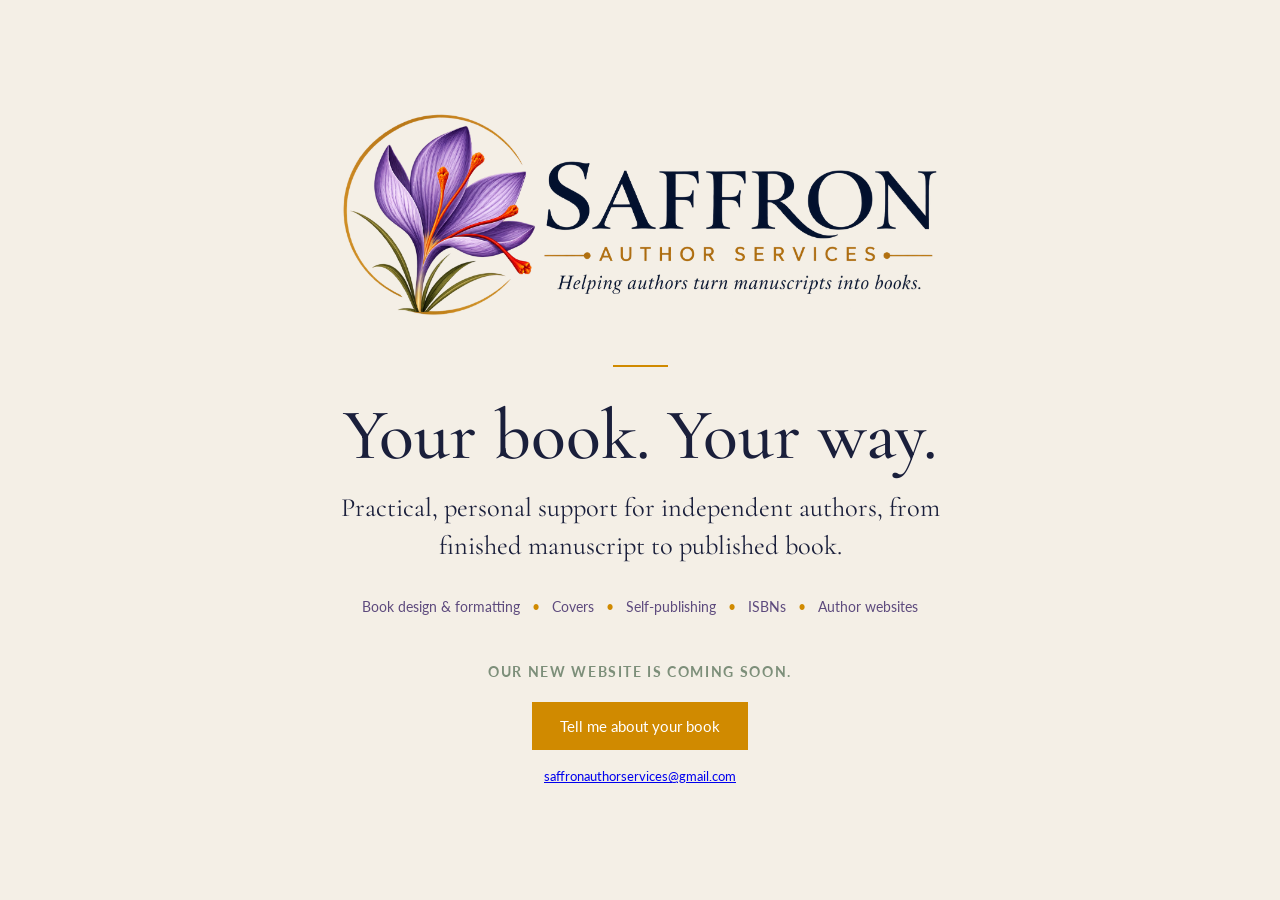
==== index.html @ eb920a91 "first holding page" ====
<!DOCTYPE html>
<html lang="en">
<head>
    <!-- Google tag (gtag.js) -->
    <script async src="https://www.googletagmanager.com/gtag/js?id=G-EGFEQTHLH4"></script>
    <script>
        window.dataLayer = window.dataLayer || [];
        function gtag(){dataLayer.push(arguments);}
        gtag('js', new Date());

        gtag('config', 'G-EGFEQTHLH4');
    </script>

    <meta charset="UTF-8">
    <meta charset="UTF-8">
    <meta name="viewport" content="width=device-width, initial-scale=1.0">

    <title>Saffron Author Services | Independent Author Support</title>

    <meta name="description"
          content="Saffron Author Services helps independent authors turn manuscripts into professionally published books.">

    <link rel="stylesheet" href="css/style.css">
</head>

<body>

    <main class="holding-page">

        <section class="hero">

            <img
                src="images/SAS-logo-colour-transparent-withwords.png"
                alt="Saffron Author Services"
                class="logo"
            >

            <div class="divider"></div>

            <h1>Your book. Your way.</h1>

            <p class="intro">
                Practical, personal support for independent authors,
                from finished manuscript to published book.
            </p>

            <p class="services">
                Book design &amp; formatting
                <span>•</span>
                Covers
                <span>•</span>
                Self-publishing
                <span>•</span>
                ISBNs
                <span>•</span>
                Author websites
            </p>

            <p class="coming-soon">
                Our new website is coming soon.
            </p>

            <a href="mailto:saffronauthorservices@gmail.com"
            class="contact-button"
            onclick="gtag('event', 'email_click', {
                'event_category': 'contact',
                'event_label': 'Tell me about your book'
            });">
                Tell me about your book
            </a>

            <p class="email">
                <a href="mailto:saffronauthorservices@gmail.com"
                onclick="gtag('event', 'email_click', {
                    'event_category': 'contact',
                    'event_label': 'Email address'
                });">
                    saffronauthorservices@gmail.com
                </a>
            </p>

        </section>

    </main>

</body>
</html>
---- css/style.css ----
@import url('https://fonts.googleapis.com/css2?family=Cormorant+Garamond:ital,wght@0,400;0,500;0,600;1,400&family=Lato:wght@300;400;700&display=swap');

:root {
    --navy: #1a1f3b;
    --purple: #5d4a7d;
    --saffron: #d08a00;
    --sage: #7d8f7a;
    --cream: #f4efe6;
    --text: #27272a;
}

* {
    box-sizing: border-box;
}

html,
body {
    margin: 0;
    min-height: 100%;
}

body {
    background: var(--cream);
    color: var(--text);
    font-family: 'Lato', sans-serif;
}

.holding-page {
    min-height: 100vh;
    display: flex;
    align-items: center;
    justify-content: center;
    padding: 50px 24px;
}

.hero {
    width: 100%;
    max-width: 900px;
    text-align: center;
}

.logo {
    display: block;
    width: min(620px, 90%);
    height: auto;
    margin: 0 auto 35px;
}

.divider {
    width: 55px;
    height: 2px;
    background: var(--saffron);
    margin: 0 auto 32px;
}

h1 {
    margin: 0 0 18px;
    color: var(--navy);
    font-family: 'Cormorant Garamond', serif;
    font-size: clamp(2.7rem, 6vw, 4.5rem);
    font-weight: 500;
    line-height: 1;
}

.intro {
    max-width: 660px;
    margin: 0 auto 28px;
    color: var(--navy);
    font-family: 'Cormorant Garamond', serif;
    font-size: clamp(1.3rem, 3vw, 1.65rem);
    font-weight: 400;
    line-height: 1.45;
}

.services {
    margin: 0 auto 42px;
    color: var(--purple);
    font-size: 0.9rem;
    line-height: 2;
}

.services span {
    padding: 0 8px;
    color: var(--saffron);
}

.coming-soon {
    margin-bottom: 22px;
    color: var(--sage);
    font-size: 0.85rem;
    font-weight: 700;
    letter-spacing: 0.12em;
    text-transform: uppercase;
}

.contact-button {
    display: inline-block;
    padding: 14px 27px;
    border: 1px solid var(--saffron);
    background: var(--saffron);
    color: white;
    font-size: 0.95rem;
    text-decoration: none;
    transition: 0.2s ease;
}

.contact-button:hover {
    background: transparent;
    color: var(--saffron);
}

.email {
    margin-top: 18px;
    color: var(--navy);
    font-size: 0.82rem;
}

@media (max-width: 600px) {

    .holding-page {
        padding: 35px 20px;
    }

    .logo {
        width: 100%;
        margin-bottom: 28px;
    }

    .services span {
        padding: 0 4px;
    }
}
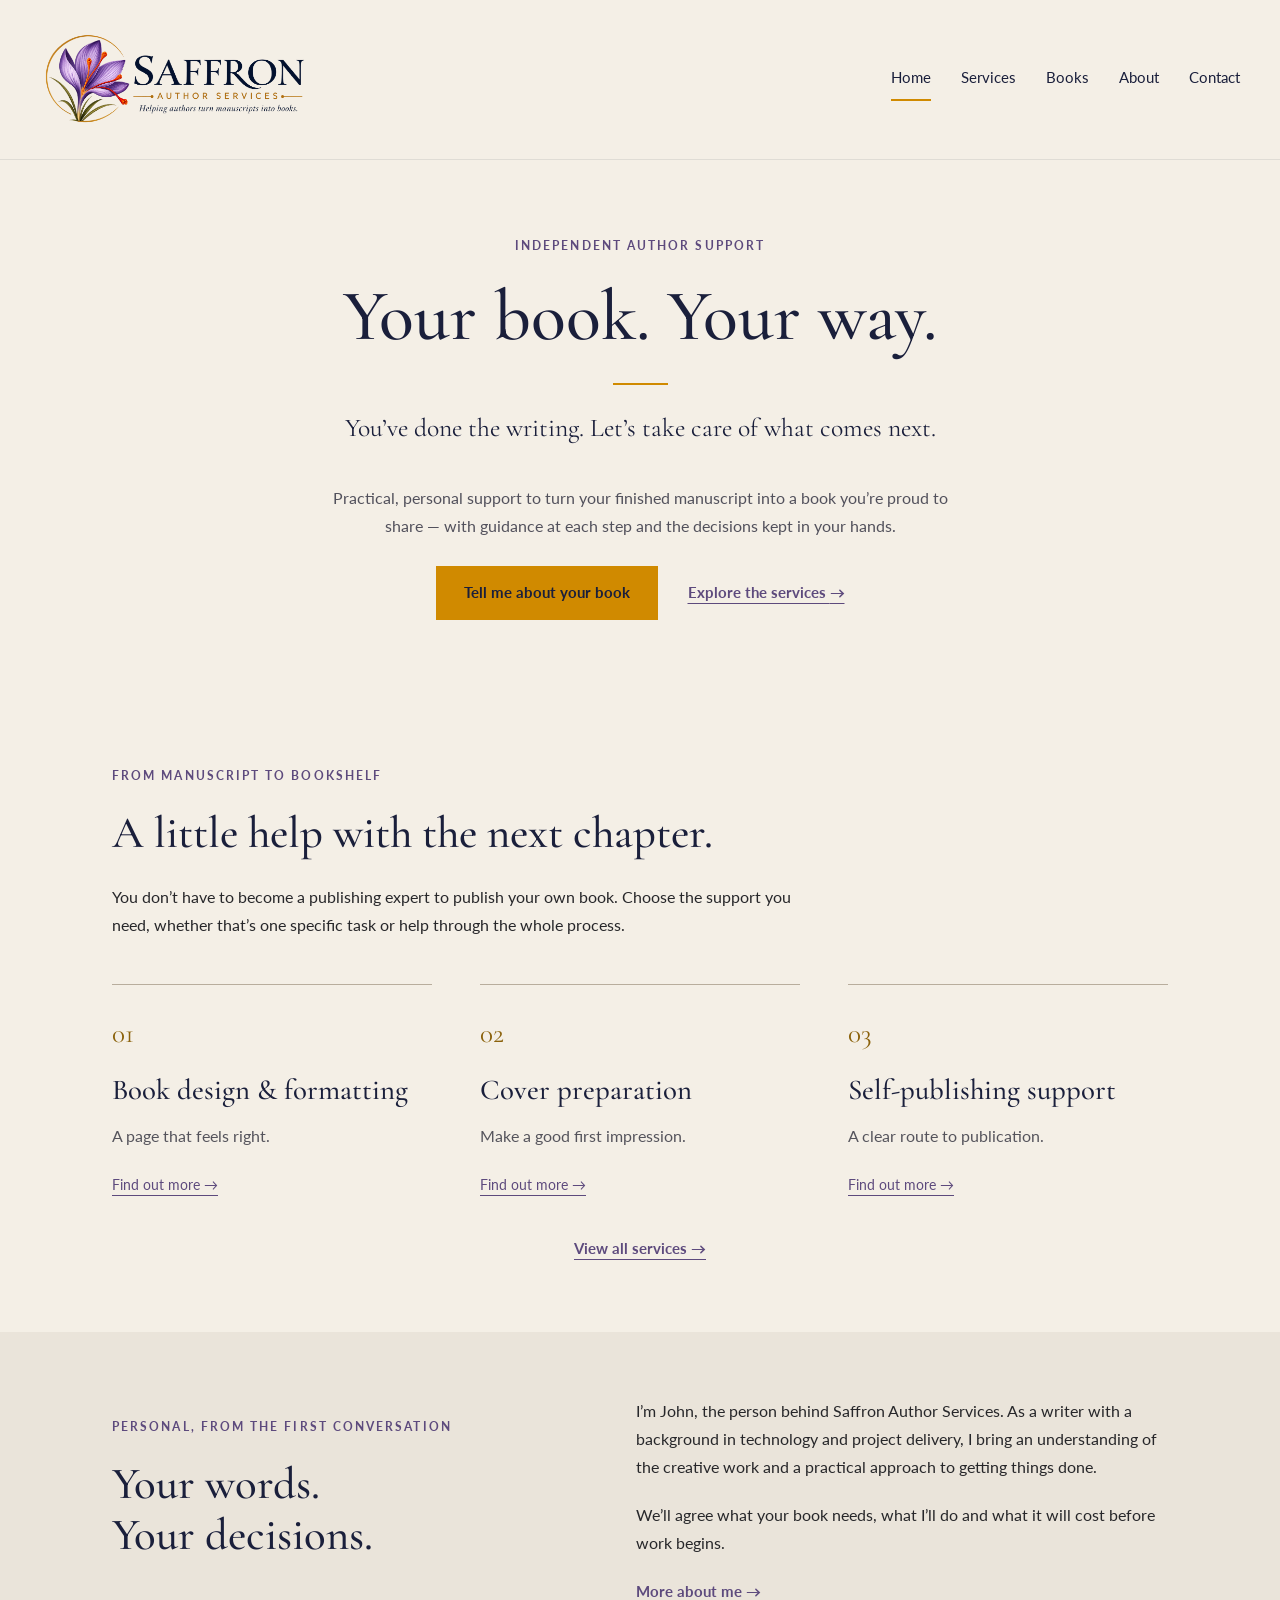
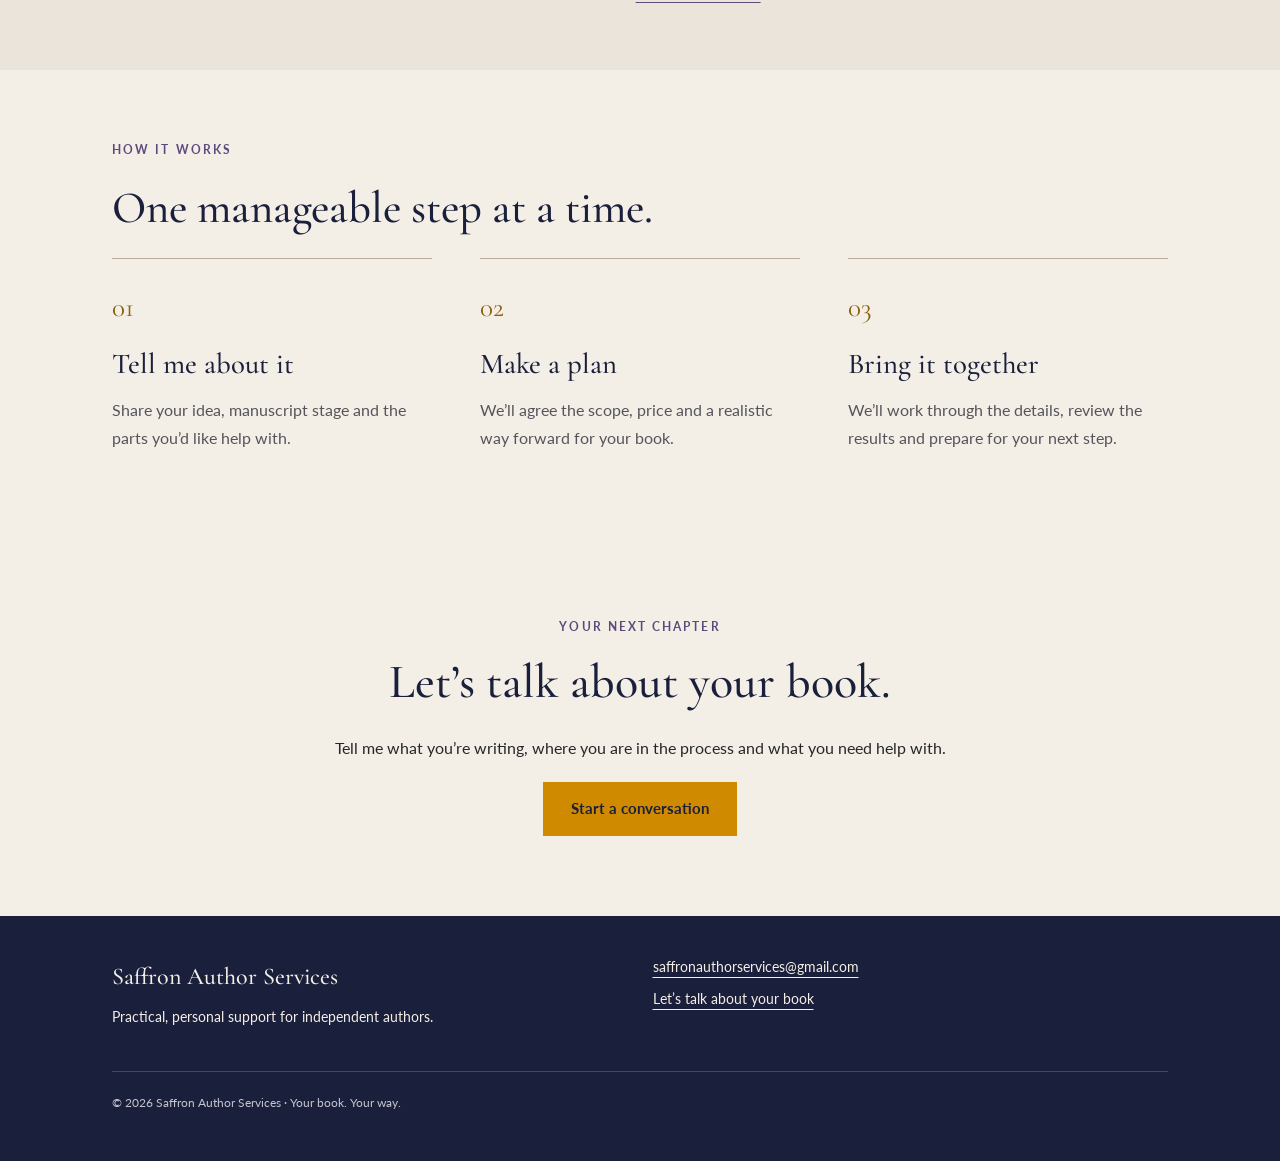
==== commit cb17b443: "added new website files" ====
--- a/index.html
+++ b/index.html
@@ -1,87 +1,11 @@
-<!DOCTYPE html>
-<html lang="en">
-<head>
+<!doctype html>
+<html lang="en-GB"><head>
     <!-- Google tag (gtag.js) -->
-    <script async src="https://www.googletagmanager.com/gtag/js?id=G-EGFEQTHLH4"></script>
-    <script>
+    <script async src="https://www.googletagmanager.com/gtag/js?id=G-EGFEQTHLH4"></script>    <script>
         window.dataLayer = window.dataLayer || [];
         function gtag(){dataLayer.push(arguments);}
         gtag('js', new Date());
 
         gtag('config', 'G-EGFEQTHLH4');
     </script>
-
-    <meta charset="UTF-8">
-    <meta charset="UTF-8">
-    <meta name="viewport" content="width=device-width, initial-scale=1.0">
-
-    <title>Saffron Author Services | Independent Author Support</title>
-
-    <meta name="description"
-          content="Saffron Author Services helps independent authors turn manuscripts into professionally published books.">
-
-    <link rel="stylesheet" href="css/style.css">
-</head>
-
-<body>
-
-    <main class="holding-page">
-
-        <section class="hero">
-
-            <img
-                src="images/SAS-logo-colour-transparent-withwords.png"
-                alt="Saffron Author Services"
-                class="logo"
-            >
-
-            <div class="divider"></div>
-
-            <h1>Your book. Your way.</h1>
-
-            <p class="intro">
-                Practical, personal support for independent authors,
-                from finished manuscript to published book.
-            </p>
-
-            <p class="services">
-                Book design &amp; formatting
-                <span>•</span>
-                Covers
-                <span>•</span>
-                Self-publishing
-                <span>•</span>
-                ISBNs
-                <span>•</span>
-                Author websites
-            </p>
-
-            <p class="coming-soon">
-                Our new website is coming soon.
-            </p>
-
-            <a href="mailto:saffronauthorservices@gmail.com"
-            class="contact-button"
-            onclick="gtag('event', 'email_click', {
-                'event_category': 'contact',
-                'event_label': 'Tell me about your book'
-            });">
-                Tell me about your book
-            </a>
-
-            <p class="email">
-                <a href="mailto:saffronauthorservices@gmail.com"
-                onclick="gtag('event', 'email_click', {
-                    'event_category': 'contact',
-                    'event_label': 'Email address'
-                });">
-                    saffronauthorservices@gmail.com
-                </a>
-            </p>
-
-        </section>
-
-    </main>
-
-</body>
-</html>+<meta charset="utf-8"><meta name="viewport" content="width=device-width, initial-scale=1"><title>Independent author support | Saffron Author Services</title><meta name="description" content="Practical, personal help with book formatting, covers, self-publishing and author websites."><link rel="stylesheet" href="css/style.css"><script src="js/site.js" defer></script></head><body><a class="skip" href="#main">Skip to content</a><header class="site-header"><a href="index.html" aria-label="Saffron Author Services home"><img src="images/SAS-logo-colour-transparent-withwords.png" alt="Saffron Author Services" width="270" class="brand"></a><nav aria-label="Main navigation"><a href="index.html" aria-current="page">Home</a><a href="services.html">Services</a><a href="books.html">Books</a><a href="about.html">About</a><a href="contact.html">Contact</a></nav></header><main id="main"><section class="page-intro wrap"><p class="eyebrow">Independent author support</p><h1>Your book. Your way.</h1><div class="divider"></div><p class="intro">You’ve done the writing. Let’s take care of what comes next.</p></section><p class="hero-detail wrap">Practical, personal support to turn your finished manuscript into a book you’re proud to share — with guidance at each step and the decisions kept in your hands.</p><div class="actions"><a class="button" href="contact.html">Tell me about your book</a><a class="text-link" href="services.html">Explore the services <span aria-hidden="true">→</span></a></div><section class="section wrap"><div class="section-heading"><p class="eyebrow">From manuscript to bookshelf</p><h2>A little help with the next chapter.</h2><p>You don’t have to become a publishing expert to publish your own book. Choose the support you need, whether that’s one specific task or help through the whole process.</p></div><div class="service-grid"><article><span class="number">01</span><h3>Book design &amp; formatting</h3><p>A page that feels right.</p><a href="services.html#service-01">Find out more <span aria-hidden="true">→</span></a></article><article><span class="number">02</span><h3>Cover preparation</h3><p>Make a good first impression.</p><a href="services.html#service-02">Find out more <span aria-hidden="true">→</span></a></article><article><span class="number">03</span><h3>Self-publishing support</h3><p>A clear route to publication.</p><a href="services.html#service-03">Find out more <span aria-hidden="true">→</span></a></article></div><p class="centre"><a class="text-link" href="services.html">View all services →</a></p></section><section class="band"><div class="wrap split"><div><p class="eyebrow">Personal, from the first conversation</p><h2>Your words.<br>Your decisions.</h2></div><div><p>I’m John, the person behind Saffron Author Services. As a writer with a background in technology and project delivery, I bring an understanding of the creative work and a practical approach to getting things done.</p><p>We’ll agree what your book needs, what I’ll do and what it will cost before work begins.</p><a class="text-link" href="about.html">More about me →</a></div></div></section><section class="section wrap"><p class="eyebrow">How it works</p><h2>One manageable step at a time.</h2><div class="service-grid"><article><span class="number">01</span><h3>Tell me about it</h3><p>Share your idea, manuscript stage and the parts you’d like help with.</p></article><article><span class="number">02</span><h3>Make a plan</h3><p>We’ll agree the scope, price and a realistic way forward for your book.</p></article><article><span class="number">03</span><h3>Bring it together</h3><p>We’ll work through the details, review the results and prepare for your next step.</p></article></div></section><section class="cta wrap"><p class="eyebrow">Your next chapter</p><h2>Let’s talk about your book.</h2><p>Tell me what you’re writing, where you are in the process and what you need help with.</p><a class="button" href="contact.html">Start a conversation</a></section></main><footer><div><strong>Saffron Author Services</strong><p>Practical, personal support for independent authors.</p></div><div><a href="mailto:saffronauthorservices@gmail.com">saffronauthorservices@gmail.com</a><p><a href="contact.html">Let’s talk about your book</a></p></div><p class="copyright">© 2026 Saffron Author Services · Your book. Your way.</p></footer></body></html>
--- a/css/style.css
+++ b/css/style.css
@@ -129,4 +129,7 @@
     .services span {
         padding: 0 4px;
     }
-}+}/* Multi-page site: retain the original palette and typography. */
+body{line-height:1.75}a{color:var(--purple);text-underline-offset:5px}a:hover{color:var(--navy)}h1,h2,h3{font-family:'Cormorant Garamond',Georgia,serif;color:var(--navy);font-weight:500}h1{line-height:1.08}h2{font-size:clamp(2rem,3.5vw,3rem);line-height:1.15;margin:0 0 24px}h3{font-size:1.8rem;line-height:1.2;margin:15px 0}p{margin:0 0 20px}.wrap{max-width:1120px;margin:auto;padding-left:32px;padding-right:32px}.site-header{max-width:1280px;margin:auto;padding:30px 40px;display:flex;align-items:center;justify-content:space-between;gap:28px;border-bottom:1px solid #1a1f3b18}.brand{display:block;width:270px;max-width:100%;height:auto}nav{display:flex;gap:30px;flex-wrap:wrap}nav a{text-decoration:none;font-size:.92rem;padding:8px 0;color:var(--navy);border-bottom:2px solid transparent}nav a[aria-current=page]{border-color:var(--saffron)}.page-intro{text-align:center;padding-top:76px;padding-bottom:10px;max-width:950px}.eyebrow{text-transform:uppercase;font-size:.72rem;letter-spacing:.18em;font-weight:700;color:var(--purple);margin-bottom:22px}.page-intro .divider{margin:27px auto 24px}.intro{font-size:1.6rem;max-width:720px}.hero-detail{max-width:690px;text-align:center;color:#52515c}.actions{display:flex;justify-content:center;align-items:center;gap:30px;margin:26px 0 76px;flex-wrap:wrap}.button{display:inline-block;background:var(--saffron);color:var(--navy);border:1px solid var(--saffron);padding:13px 27px;text-decoration:none;font:700 .95rem/1.7 Lato,sans-serif;cursor:pointer}.button:hover{background:transparent;color:var(--navy)}.text-link{font-weight:700;font-size:.95rem}.section{padding-top:70px;padding-bottom:70px}.section-heading{max-width:690px;margin-bottom:45px}.service-grid{display:grid;grid-template-columns:repeat(3,1fr);gap:48px}.service-grid article{border-top:1px solid #b8ad9d;padding-top:25px}.number{font-family:'Cormorant Garamond',serif;font-size:1.7rem;color:#8b620c}.service-grid p{color:#55545c}.service-grid a{font-size:.9rem}.centre{text-align:center;margin-top:36px;margin-bottom:0}.band{background:#eae4da;padding:65px 0}.split{display:grid;grid-template-columns:1fr 1.2fr;gap:80px;align-items:center}.cta{text-align:center;padding-top:75px;padding-bottom:80px}.cta p{max-width:640px;margin-left:auto;margin-right:auto}.cta .eyebrow{margin-bottom:18px}.cta h2{font-size:3rem}footer{background:var(--navy);color:var(--cream);padding:40px max(32px,calc((100vw - 1056px)/2));display:grid;grid-template-columns:1fr 1fr;gap:25px;font-size:.85rem}footer a{color:var(--cream);overflow-wrap:anywhere}footer a:hover{color:#edbc5e}footer strong{font-family:'Cormorant Garamond',serif;font-size:1.5rem;font-weight:500}footer p{margin:8px 0}.copyright{grid-column:1/-1;border-top:1px solid #ffffff30;padding-top:20px;color:#c8c5cf;font-size:.75rem}.service-list{padding-top:30px;padding-bottom:65px}.service-row{display:grid;grid-template-columns:50px 1fr 1.2fr;gap:30px;border-top:1px solid #c9c0b3;padding:40px 0;scroll-margin-top:20px}.service-row h2{font-size:2.2rem;margin-bottom:10px}.serif{font-family:'Cormorant Garamond',serif;font-size:1.35rem;color:var(--purple)}.detail{font-size:.8rem;color:var(--purple);border-top:1px solid #ccc1b1;padding-top:16px}.narrow{max-width:820px}details{border-bottom:1px solid #c9c0b3;padding:20px 0}summary{cursor:pointer;font-weight:700;color:var(--navy)}details p{margin-top:18px;margin-bottom:0}.portfolio-note{max-width:780px;text-align:center;font-size:.9rem;color:#615b62;margin-top:12px;margin-bottom:40px}.book-grid{display:grid;grid-template-columns:repeat(3,1fr);gap:40px;padding-bottom:35px}.book-stage{background:#e8e1d6;min-height:360px;display:grid;place-items:center;margin-bottom:28px;padding:30px}.book-placeholder{width:190px;aspect-ratio:2/3;background:var(--navy);color:var(--cream);box-shadow:8px 12px 20px #1a1f3b22;border-left:7px solid #ffffff25;text-align:center;padding:28px 15px;display:flex;flex-direction:column;justify-content:space-between}.book-placeholder span{font-size:.6rem;text-transform:uppercase;letter-spacing:.15em;line-height:1.6}.book-placeholder strong{font:500 2.25rem/1.05 'Cormorant Garamond',serif}.book-placeholder small{font-size:.6rem}.tone-2{background:var(--purple)}.tone-3{background:#52654f}.book h2{font-size:1.85rem;margin-bottom:8px}.book .eyebrow{font-size:.63rem;margin-bottom:12px}.byline{color:var(--purple);font-size:.9rem}.book>p:not(.eyebrow){font-size:.9rem}.about-content{padding-top:40px;padding-bottom:80px;align-items:start}.portrait-placeholder{background:#e6dfd3;min-height:470px;display:flex;flex-direction:column;align-items:center;justify-content:center;border:1px solid #c9c0b3;color:var(--purple)}.portrait-placeholder span{font:500 6rem 'Cormorant Garamond',serif;border-bottom:1px solid var(--saffron);padding:10px 25px}.portrait-placeholder p{font-family:'Cormorant Garamond',serif;font-size:1.7rem;margin:20px 0 0}.portrait-placeholder small{font-size:.75rem}.contact-layout{display:grid;grid-template-columns:.8fr 1.2fr;gap:70px;padding-top:30px;padding-bottom:90px}.contact-layout aside h2{font-size:2.2rem}.email-link{overflow-wrap:anywhere;font-size:.9rem}form{background:#ece6dc;padding:32px}label{display:block;font-size:.85rem;font-weight:700;color:var(--navy);margin-bottom:7px}input,select,textarea{width:100%;min-width:0;border:1px solid #aaa397;background:#fcfaf6;color:var(--navy);padding:12px;font:inherit;font-size:1rem;border-radius:0;margin-bottom:20px}textarea{resize:vertical}.form-row{display:grid;grid-template-columns:1fr 1fr;gap:20px}.form-note{font-size:.8rem;color:#57515a}.contact-layout h3{margin-top:30px}#form-status{margin:18px 0 0;font-size:.9rem}.skip{position:absolute;left:20px;top:-100px;background:var(--navy);color:white;padding:12px;z-index:10}.skip:focus{top:10px}:focus-visible{outline:3px solid var(--purple);outline-offset:5px}
+@media(max-width:800px){.site-header{flex-direction:column;padding:24px}.brand{width:245px}nav{gap:24px}.split,.contact-layout{grid-template-columns:1fr;gap:30px}.service-grid,.book-grid{gap:25px}.service-row{grid-template-columns:35px 1fr;gap:20px}.service-row>div:last-child{grid-column:2}.portrait-placeholder{min-height:300px}.about-content{max-width:720px}.book-stage{min-height:260px;padding:20px 10px}.book-placeholder{width:150px}}
+@media(max-width:600px){.wrap{padding-left:24px;padding-right:24px}.page-intro{padding-top:45px}.page-intro h1{font-size:3rem}.intro{font-size:1.4rem}.service-grid,.book-grid,footer{grid-template-columns:1fr}.section{padding-top:45px;padding-bottom:45px}.actions{gap:22px;margin-bottom:40px;padding:0 24px}.band{padding:45px 0}.service-grid{gap:30px}.book-grid{max-width:430px}.book-stage{min-height:330px}.book-placeholder{width:180px}.contact-layout{padding-top:20px}form{padding:22px}.form-row{grid-template-columns:1fr;gap:0}nav{gap:20px;justify-content:center}nav a{font-size:.85rem}.cta h2{font-size:2.4rem}.cta{padding-top:50px;padding-bottom:55px}footer{padding:35px 24px}.service-row{grid-template-columns:28px 1fr;gap:12px}.service-row h2{font-size:1.9rem}}
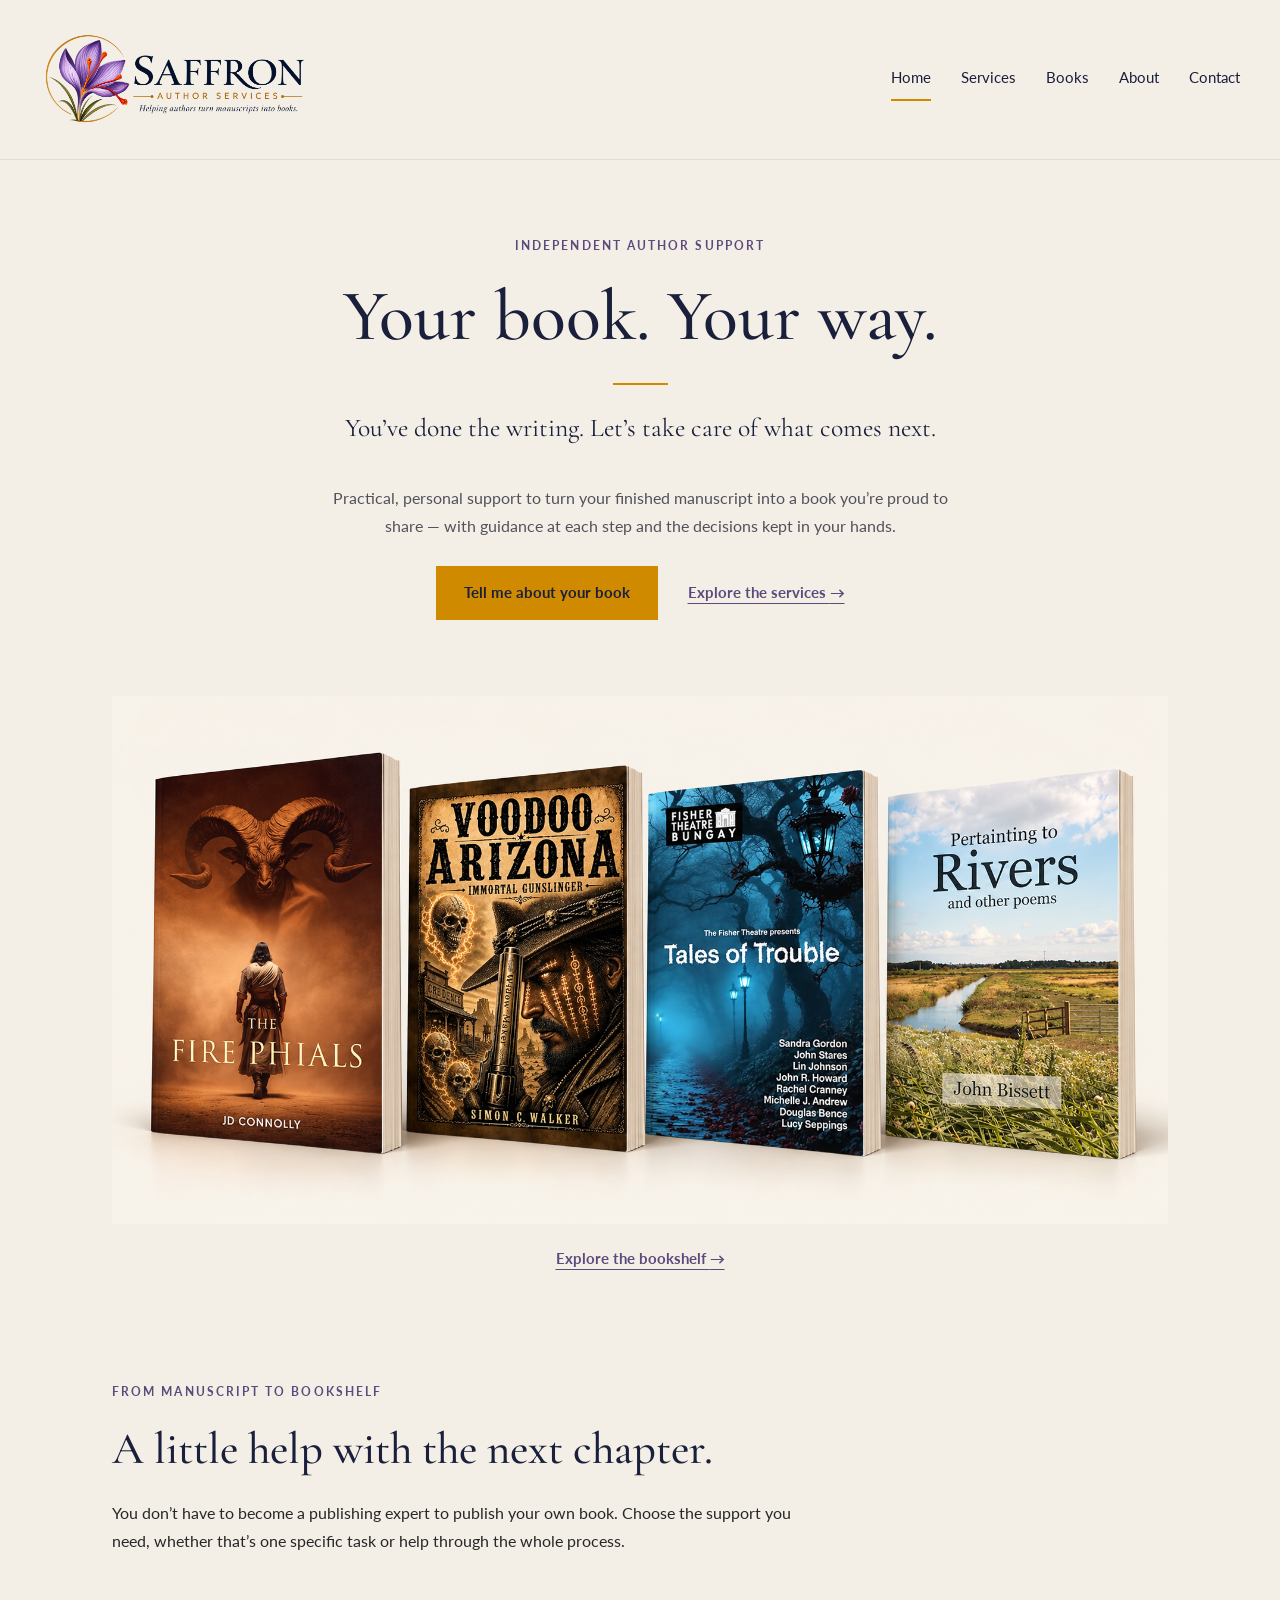
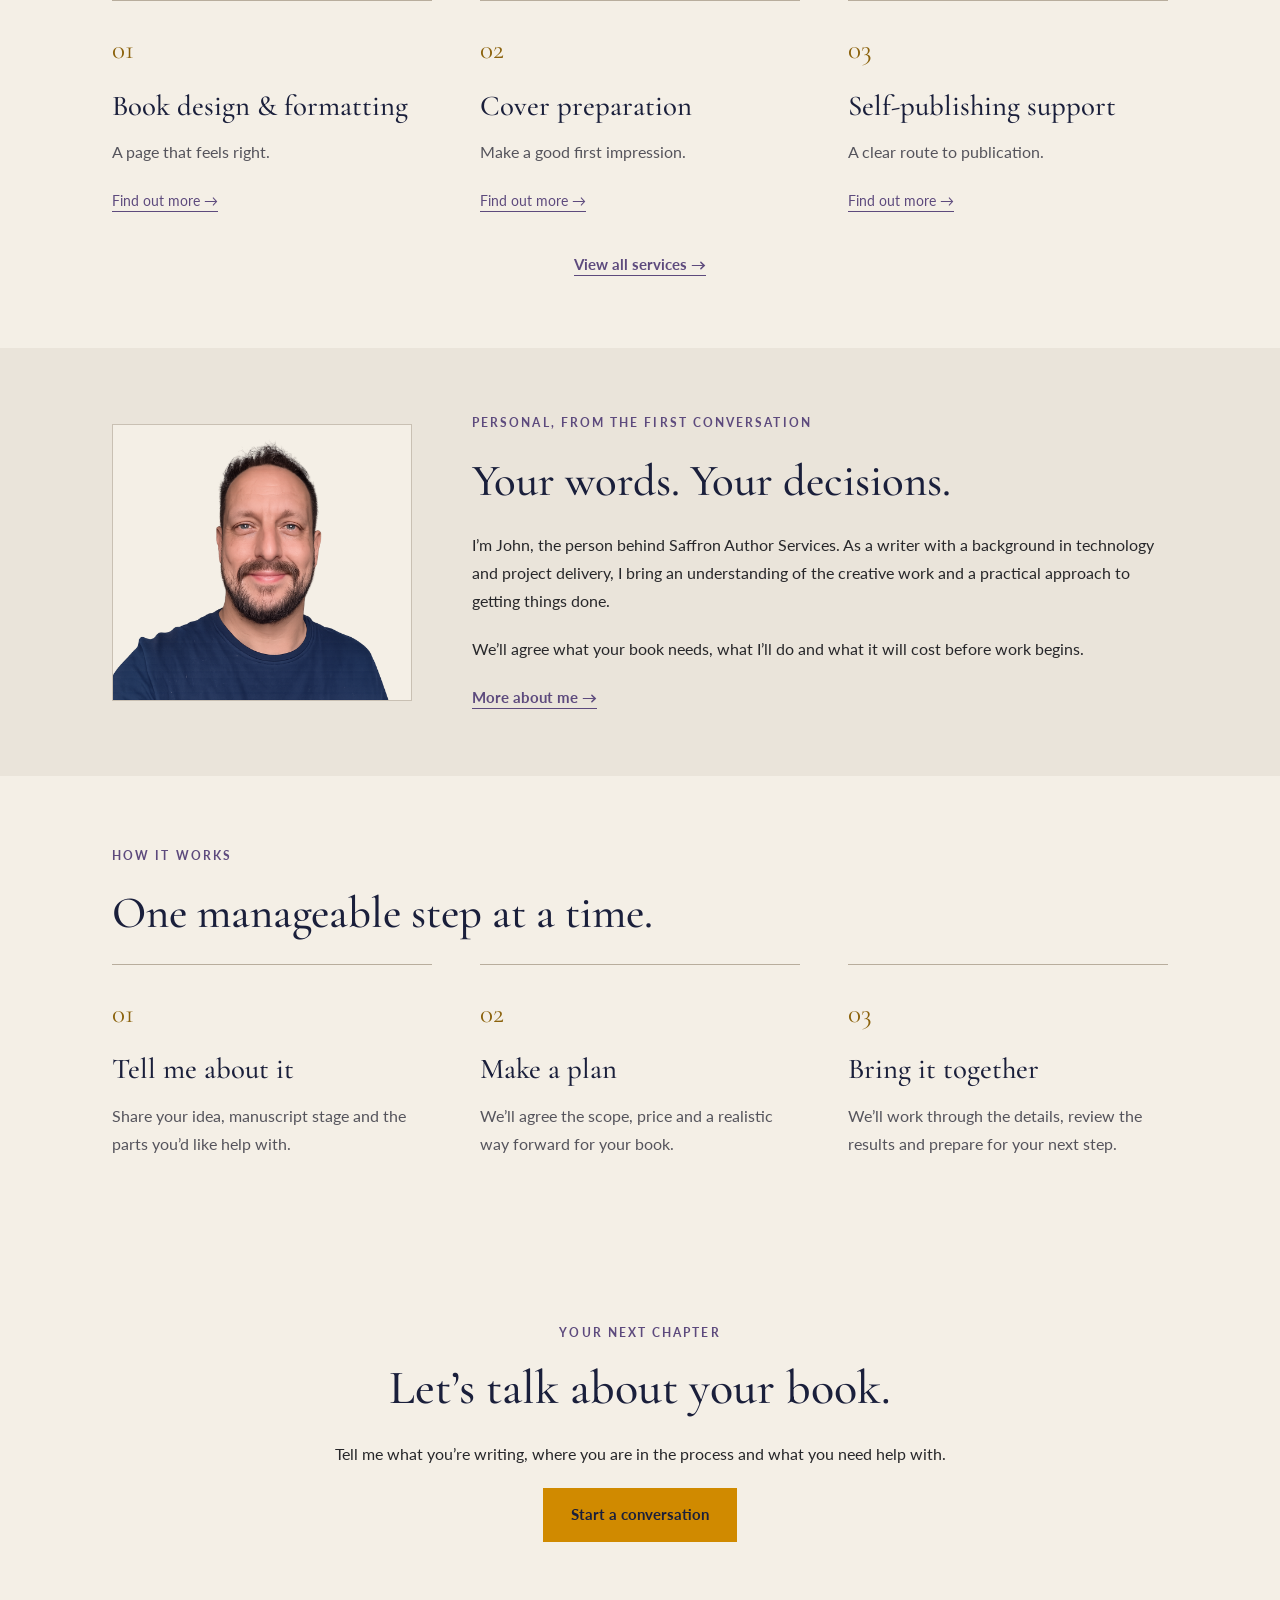
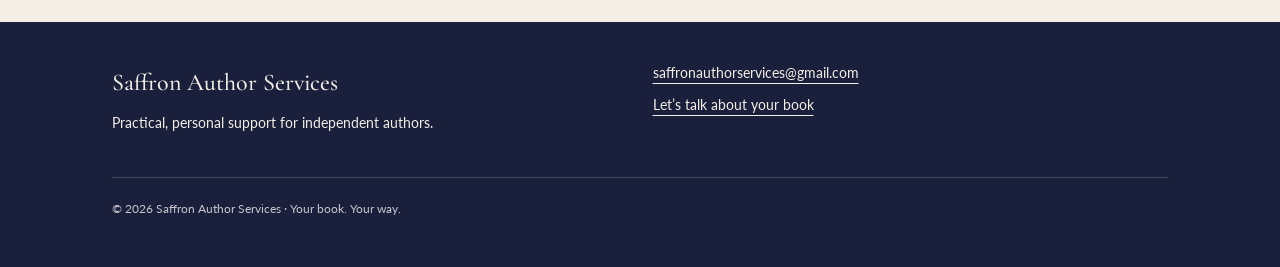
==== commit 85ee07f4: "changed contact form to use php" ====
--- a/index.html
+++ b/index.html
@@ -1,11 +1,215 @@
 <!doctype html>
-<html lang="en-GB"><head>
+<html lang="en-GB">
+  <head>
     <!-- Google tag (gtag.js) -->
-    <script async src="https://www.googletagmanager.com/gtag/js?id=G-EGFEQTHLH4"></script>    <script>
-        window.dataLayer = window.dataLayer || [];
-        function gtag(){dataLayer.push(arguments);}
-        gtag('js', new Date());
+    <script
+      async
+      src="https://www.googletagmanager.com/gtag/js?id=G-EGFEQTHLH4"
+    ></script>
+    <script>
+      window.dataLayer = window.dataLayer || [];
+      function gtag() {
+        dataLayer.push(arguments);
+      }
+      gtag("js", new Date());
+      gtag("config", "G-EGFEQTHLH4");
+    </script>
+    <meta charset="utf-8" />
+    <meta name="viewport" content="width=device-width, initial-scale=1" />
+    <title>Independent author support | Saffron Author Services</title>
+    <meta
+      name="description"
+      content="Practical, personal help with book formatting, covers, self-publishing and author websites."
+    />
+    <link rel="stylesheet" href="css/style.css" />
+    <script src="js/site.js" defer></script>
+  </head>
+  <body>
+    <a class="skip" href="#main">Skip to content</a>
+    <header class="site-header">
+      <a href="index.html" aria-label="Saffron Author Services home">
+        <img
+          src="images/SAS-logo-colour-transparent-withwords.png"
+          alt="Saffron Author Services"
+          width="270"
+          class="brand"
+        />
+      </a>
+      <nav aria-label="Main navigation">
+        <a href="index.html" aria-current="page">Home</a>
+        <a href="services.html">Services</a>
+        <a href="books.html">Books</a>
+        <a href="about.html">About</a>
+        <a href="contact.html">Contact</a>
+      </nav>
+    </header>
+    <main id="main">
+      <section class="page-intro wrap">
+        <p class="eyebrow">Independent author support</p>
+        <h1>Your book. Your way.</h1>
+        <div class="divider"></div>
+        <p class="intro">
+          You’ve done the writing. Let’s take care of what comes next.
+        </p>
+      </section>
+      <p class="hero-detail wrap">
+        Practical, personal support to turn your finished manuscript into a book
+        you’re proud to share — with guidance at each step and the decisions
+        kept in your hands.
+      </p>
+      <div class="actions">
+        <a class="button" href="contact.html">Tell me about your book</a>
+        <a class="text-link" href="services.html">
+          Explore the services
+          <span aria-hidden="true">→</span>
+        </a>
+      </div>
+      <div class="wrap homepage-books">
+        <a
+          href="books.html"
+          data-track-label="Homepage — book collage"
+          aria-label="Explore the books I’ve helped publish"
+        >
+          <img
+            src="images/saffron_author_services_book_showcase.png"
+            alt="The Fire Phials, Voodoo Arizona, Tales of Trouble, and Pertaining to Rivers and Other Poems"
+            class="books-collage"
+          />
+        </a>
 
-        gtag('config', 'G-EGFEQTHLH4');
-    </script>
-<meta charset="utf-8"><meta name="viewport" content="width=device-width, initial-scale=1"><title>Independent author support | Saffron Author Services</title><meta name="description" content="Practical, personal help with book formatting, covers, self-publishing and author websites."><link rel="stylesheet" href="css/style.css"><script src="js/site.js" defer></script></head><body><a class="skip" href="#main">Skip to content</a><header class="site-header"><a href="index.html" aria-label="Saffron Author Services home"><img src="images/SAS-logo-colour-transparent-withwords.png" alt="Saffron Author Services" width="270" class="brand"></a><nav aria-label="Main navigation"><a href="index.html" aria-current="page">Home</a><a href="services.html">Services</a><a href="books.html">Books</a><a href="about.html">About</a><a href="contact.html">Contact</a></nav></header><main id="main"><section class="page-intro wrap"><p class="eyebrow">Independent author support</p><h1>Your book. Your way.</h1><div class="divider"></div><p class="intro">You’ve done the writing. Let’s take care of what comes next.</p></section><p class="hero-detail wrap">Practical, personal support to turn your finished manuscript into a book you’re proud to share — with guidance at each step and the decisions kept in your hands.</p><div class="actions"><a class="button" href="contact.html">Tell me about your book</a><a class="text-link" href="services.html">Explore the services <span aria-hidden="true">→</span></a></div><section class="section wrap"><div class="section-heading"><p class="eyebrow">From manuscript to bookshelf</p><h2>A little help with the next chapter.</h2><p>You don’t have to become a publishing expert to publish your own book. Choose the support you need, whether that’s one specific task or help through the whole process.</p></div><div class="service-grid"><article><span class="number">01</span><h3>Book design &amp; formatting</h3><p>A page that feels right.</p><a href="services.html#service-01">Find out more <span aria-hidden="true">→</span></a></article><article><span class="number">02</span><h3>Cover preparation</h3><p>Make a good first impression.</p><a href="services.html#service-02">Find out more <span aria-hidden="true">→</span></a></article><article><span class="number">03</span><h3>Self-publishing support</h3><p>A clear route to publication.</p><a href="services.html#service-03">Find out more <span aria-hidden="true">→</span></a></article></div><p class="centre"><a class="text-link" href="services.html">View all services →</a></p></section><section class="band"><div class="wrap split"><div><p class="eyebrow">Personal, from the first conversation</p><h2>Your words.<br>Your decisions.</h2></div><div><p>I’m John, the person behind Saffron Author Services. As a writer with a background in technology and project delivery, I bring an understanding of the creative work and a practical approach to getting things done.</p><p>We’ll agree what your book needs, what I’ll do and what it will cost before work begins.</p><a class="text-link" href="about.html">More about me →</a></div></div></section><section class="section wrap"><p class="eyebrow">How it works</p><h2>One manageable step at a time.</h2><div class="service-grid"><article><span class="number">01</span><h3>Tell me about it</h3><p>Share your idea, manuscript stage and the parts you’d like help with.</p></article><article><span class="number">02</span><h3>Make a plan</h3><p>We’ll agree the scope, price and a realistic way forward for your book.</p></article><article><span class="number">03</span><h3>Bring it together</h3><p>We’ll work through the details, review the results and prepare for your next step.</p></article></div></section><section class="cta wrap"><p class="eyebrow">Your next chapter</p><h2>Let’s talk about your book.</h2><p>Tell me what you’re writing, where you are in the process and what you need help with.</p><a class="button" href="contact.html">Start a conversation</a></section></main><footer><div><strong>Saffron Author Services</strong><p>Practical, personal support for independent authors.</p></div><div><a href="mailto:saffronauthorservices@gmail.com">saffronauthorservices@gmail.com</a><p><a href="contact.html">Let’s talk about your book</a></p></div><p class="copyright">© 2026 Saffron Author Services · Your book. Your way.</p></footer></body></html>+        <p>
+          <a class="text-link" href="books.html">
+            Explore the bookshelf
+            <span aria-hidden="true">→</span>
+          </a>
+        </p>
+      </div>
+      <section class="section wrap">
+        <div class="section-heading">
+          <p class="eyebrow">From manuscript to bookshelf</p>
+          <h2>A little help with the next chapter.</h2>
+          <p>
+            You don’t have to become a publishing expert to publish your own
+            book. Choose the support you need, whether that’s one specific task
+            or help through the whole process.
+          </p>
+        </div>
+        <div class="service-grid">
+          <article>
+            <span class="number">01</span>
+            <h3>Book design &amp; formatting</h3>
+            <p>A page that feels right.</p>
+            <a href="services.html#service-01">
+              Find out more
+              <span aria-hidden="true">→</span>
+            </a>
+          </article>
+          <article>
+            <span class="number">02</span>
+            <h3>Cover preparation</h3>
+            <p>Make a good first impression.</p>
+            <a href="services.html#service-02">
+              Find out more
+              <span aria-hidden="true">→</span>
+            </a>
+          </article>
+          <article>
+            <span class="number">03</span>
+            <h3>Self-publishing support</h3>
+            <p>A clear route to publication.</p>
+            <a href="services.html#service-03">
+              Find out more
+              <span aria-hidden="true">→</span>
+            </a>
+          </article>
+        </div>
+        <p class="centre">
+          <a class="text-link" href="services.html">View all services →</a>
+        </p>
+      </section>
+      <section class="band">
+        <div class="wrap split home-about">
+          <div>
+            <div class="portrait-frame home-portrait">
+              <img
+                class="founder-portrait"
+                src="images/john1.png"
+                alt="John Howard, founder of Saffron Author Services"
+                loading="lazy"
+              />
+            </div>
+          </div>
+          <div>
+            <p class="eyebrow">Personal, from the first conversation</p>
+            <h2>Your words. Your decisions.</h2>
+            <p>
+              I’m John, the person behind Saffron Author Services. As a writer
+              with a background in technology and project delivery, I bring an
+              understanding of the creative work and a practical approach to
+              getting things done.
+            </p>
+            <p>
+              We’ll agree what your book needs, what I’ll do and what it will
+              cost before work begins.
+            </p>
+            <a class="text-link" href="about.html">More about me →</a>
+          </div>
+        </div>
+      </section>
+      <section class="section wrap">
+        <p class="eyebrow">How it works</p>
+        <h2>One manageable step at a time.</h2>
+        <div class="service-grid">
+          <article>
+            <span class="number">01</span>
+            <h3>Tell me about it</h3>
+            <p>
+              Share your idea, manuscript stage and the parts you’d like help
+              with.
+            </p>
+          </article>
+          <article>
+            <span class="number">02</span>
+            <h3>Make a plan</h3>
+            <p>
+              We’ll agree the scope, price and a realistic way forward for your
+              book.
+            </p>
+          </article>
+          <article>
+            <span class="number">03</span>
+            <h3>Bring it together</h3>
+            <p>
+              We’ll work through the details, review the results and prepare for
+              your next step.
+            </p>
+          </article>
+        </div>
+      </section>
+      <section class="cta wrap">
+        <p class="eyebrow">Your next chapter</p>
+        <h2>Let’s talk about your book.</h2>
+        <p>
+          Tell me what you’re writing, where you are in the process and what you
+          need help with.
+        </p>
+        <a class="button" href="contact.html">Start a conversation</a>
+      </section>
+    </main>
+    <footer>
+      <div>
+        <strong>Saffron Author Services</strong>
+        <p>Practical, personal support for independent authors.</p>
+      </div>
+      <div>
+        <a href="mailto:saffronauthorservices@gmail.com">
+          saffronauthorservices@gmail.com
+        </a>
+        <p><a href="contact.html">Let’s talk about your book</a></p>
+      </div>
+      <p class="copyright">
+        © 2026 Saffron Author Services · Your book. Your way.
+      </p>
+    </footer>
+  </body>
+</html>
--- a/css/style.css
+++ b/css/style.css
@@ -1,135 +1,760 @@
-@import url('https://fonts.googleapis.com/css2?family=Cormorant+Garamond:ital,wght@0,400;0,500;0,600;1,400&family=Lato:wght@300;400;700&display=swap');
+@import url("https://fonts.googleapis.com/css2?family=Cormorant+Garamond:ital,wght@0,400;0,500;0,600;1,400&family=Lato:wght@300;400;700&display=swap");
 
 :root {
-    --navy: #1a1f3b;
-    --purple: #5d4a7d;
-    --saffron: #d08a00;
-    --sage: #7d8f7a;
-    --cream: #f4efe6;
-    --text: #27272a;
+  --navy: #1a1f3b;
+  --purple: #5d4a7d;
+  --saffron: #d08a00;
+  --sage: #7d8f7a;
+  --cream: #f4efe6;
+  --text: #27272a;
 }
 
 * {
-    box-sizing: border-box;
+  box-sizing: border-box;
 }
 
 html,
 body {
-    margin: 0;
-    min-height: 100%;
+  margin: 0;
+  min-height: 100%;
 }
 
 body {
-    background: var(--cream);
-    color: var(--text);
-    font-family: 'Lato', sans-serif;
+  background: var(--cream);
+  color: var(--text);
+  font-family: "Lato", sans-serif;
 }
 
 .holding-page {
-    min-height: 100vh;
-    display: flex;
-    align-items: center;
+  min-height: 100vh;
+  display: flex;
+  align-items: center;
+  justify-content: center;
+  padding: 50px 24px;
+}
+
+.hero {
+  width: 100%;
+  max-width: 900px;
+  text-align: center;
+}
+
+.logo {
+  display: block;
+  width: min(620px, 90%);
+  height: auto;
+  margin: 0 auto 35px;
+}
+
+.divider {
+  width: 55px;
+  height: 2px;
+  background: var(--saffron);
+  margin: 0 auto 32px;
+}
+
+h1 {
+  margin: 0 0 18px;
+  color: var(--navy);
+  font-family: "Cormorant Garamond", serif;
+  font-size: clamp(2.7rem, 6vw, 4.5rem);
+  font-weight: 500;
+  line-height: 1;
+}
+
+.intro {
+  max-width: 660px;
+  margin: 0 auto 28px;
+  color: var(--navy);
+  font-family: "Cormorant Garamond", serif;
+  font-size: clamp(1.3rem, 3vw, 1.65rem);
+  font-weight: 400;
+  line-height: 1.45;
+}
+
+.services {
+  margin: 0 auto 42px;
+  color: var(--purple);
+  font-size: 0.9rem;
+  line-height: 2;
+}
+
+.services span {
+  padding: 0 8px;
+  color: var(--saffron);
+}
+
+.coming-soon {
+  margin-bottom: 22px;
+  color: var(--sage);
+  font-size: 0.85rem;
+  font-weight: 700;
+  letter-spacing: 0.12em;
+  text-transform: uppercase;
+}
+
+.contact-button {
+  display: inline-block;
+  padding: 14px 27px;
+  border: 1px solid var(--saffron);
+  background: var(--saffron);
+  color: white;
+  font-size: 0.95rem;
+  text-decoration: none;
+  transition: 0.2s ease;
+}
+
+.contact-button:hover {
+  background: transparent;
+  color: var(--saffron);
+}
+
+.email {
+  margin-top: 18px;
+  color: var(--navy);
+  font-size: 0.82rem;
+}
+
+@media (max-width: 600px) {
+  .holding-page {
+    padding: 35px 20px;
+  }
+
+  .logo {
+    width: 100%;
+    margin-bottom: 28px;
+  }
+
+  .services span {
+    padding: 0 4px;
+  }
+} /* Multi-page site: retain the original palette and typography. */
+body {
+  line-height: 1.75;
+}
+a {
+  color: var(--purple);
+  text-underline-offset: 5px;
+}
+a:hover {
+  color: var(--navy);
+}
+h1,
+h2,
+h3 {
+  font-family: "Cormorant Garamond", Georgia, serif;
+  color: var(--navy);
+  font-weight: 500;
+}
+h1 {
+  line-height: 1.08;
+}
+h2 {
+  font-size: clamp(2rem, 3.5vw, 3rem);
+  line-height: 1.15;
+  margin: 0 0 24px;
+}
+h3 {
+  font-size: 1.8rem;
+  line-height: 1.2;
+  margin: 15px 0;
+}
+p {
+  margin: 0 0 20px;
+}
+.wrap {
+  max-width: 1120px;
+  margin: auto;
+  padding-left: 32px;
+  padding-right: 32px;
+}
+.site-header {
+  max-width: 1280px;
+  margin: auto;
+  padding: 30px 40px;
+  display: flex;
+  align-items: center;
+  justify-content: space-between;
+  gap: 28px;
+  border-bottom: 1px solid #1a1f3b18;
+}
+.brand {
+  display: block;
+  width: 270px;
+  max-width: 100%;
+  height: auto;
+}
+nav {
+  display: flex;
+  gap: 30px;
+  flex-wrap: wrap;
+}
+nav a {
+  text-decoration: none;
+  font-size: 0.92rem;
+  padding: 8px 0;
+  color: var(--navy);
+  border-bottom: 2px solid transparent;
+}
+nav a[aria-current="page"] {
+  border-color: var(--saffron);
+}
+.page-intro {
+  text-align: center;
+  padding-top: 76px;
+  padding-bottom: 10px;
+  max-width: 950px;
+}
+.eyebrow {
+  text-transform: uppercase;
+  font-size: 0.72rem;
+  letter-spacing: 0.18em;
+  font-weight: 700;
+  color: var(--purple);
+  margin-bottom: 22px;
+}
+.page-intro .divider {
+  margin: 27px auto 24px;
+}
+.intro {
+  font-size: 1.6rem;
+  max-width: 720px;
+}
+.hero-detail {
+  max-width: 690px;
+  text-align: center;
+  color: #52515c;
+}
+.actions {
+  display: flex;
+  justify-content: center;
+  align-items: center;
+  gap: 30px;
+  margin: 26px 0 76px;
+  flex-wrap: wrap;
+}
+.button {
+  display: inline-block;
+  background: var(--saffron);
+  color: var(--navy);
+  border: 1px solid var(--saffron);
+  padding: 13px 27px;
+  text-decoration: none;
+  font:
+    700 0.95rem/1.7 Lato,
+    sans-serif;
+  cursor: pointer;
+}
+.button:hover {
+  background: transparent;
+  color: var(--navy);
+}
+.text-link {
+  font-weight: 700;
+  font-size: 0.95rem;
+}
+.section {
+  padding-top: 70px;
+  padding-bottom: 70px;
+}
+.section-heading {
+  max-width: 690px;
+  margin-bottom: 45px;
+}
+.service-grid {
+  display: grid;
+  grid-template-columns: repeat(3, 1fr);
+  gap: 48px;
+}
+.service-grid article {
+  border-top: 1px solid #b8ad9d;
+  padding-top: 25px;
+}
+.number {
+  font-family: "Cormorant Garamond", serif;
+  font-size: 1.7rem;
+  color: #8b620c;
+}
+.service-grid p {
+  color: #55545c;
+}
+.service-grid a {
+  font-size: 0.9rem;
+}
+.centre {
+  text-align: center;
+  margin-top: 36px;
+  margin-bottom: 0;
+}
+.band {
+  background: #eae4da;
+  padding: 65px 0;
+}
+.split {
+  display: grid;
+  grid-template-columns: 1fr 1.2fr;
+  gap: 80px;
+  align-items: center;
+}
+.cta {
+  text-align: center;
+  padding-top: 75px;
+  padding-bottom: 80px;
+}
+.cta p {
+  max-width: 640px;
+  margin-left: auto;
+  margin-right: auto;
+}
+.cta .eyebrow {
+  margin-bottom: 18px;
+}
+.cta h2 {
+  font-size: 3rem;
+}
+.homepage-books {
+  margin-top: 0;
+  margin-bottom: 40px;
+  text-align: center;
+}
+
+.homepage-books > a {
+  display: block;
+}
+
+.books-collage {
+  display: block;
+  width: 100%;
+  height: auto;
+}
+
+.homepage-books p {
+  margin: 20px 0 0;
+}
+.home-about {
+  grid-template-columns: minmax(0, 300px) minmax(0, 1fr);
+  gap: 60px;
+  align-items: center;
+}
+
+.home-about .home-portrait {
+  width: 100%;
+  max-width: 300px;
+  margin: 0;
+  justify-self: center;
+  padding: 0;
+  border: 0;
+  background: transparent;
+}
+
+.home-about .founder-portrait {
+  display: block;
+  width: 100%;
+  height: auto;
+  border: 1px solid #c9c0b3;
+  box-shadow: none;
+}
+
+@media (max-width: 800px) {
+  .home-about {
+    grid-template-columns: 1fr;
+    gap: 32px;
+  }
+
+  .home-about .home-portrait {
+    max-width: 240px;
+  }
+}
+
+footer {
+  background: var(--navy);
+  color: var(--cream);
+  padding: 40px max(32px, calc((100vw - 1056px) / 2));
+  display: grid;
+  grid-template-columns: 1fr 1fr;
+  gap: 25px;
+  font-size: 0.85rem;
+}
+footer a {
+  color: var(--cream);
+  overflow-wrap: anywhere;
+}
+footer a:hover {
+  color: #edbc5e;
+}
+footer strong {
+  font-family: "Cormorant Garamond", serif;
+  font-size: 1.5rem;
+  font-weight: 500;
+}
+footer p {
+  margin: 8px 0;
+}
+.copyright {
+  grid-column: 1/-1;
+  border-top: 1px solid #ffffff30;
+  padding-top: 20px;
+  color: #c8c5cf;
+  font-size: 0.75rem;
+}
+.service-list {
+  padding-top: 30px;
+  padding-bottom: 65px;
+}
+.service-row {
+  display: grid;
+  grid-template-columns: 50px 1fr 1.2fr;
+  gap: 30px;
+  border-top: 1px solid #c9c0b3;
+  padding: 40px 0;
+  scroll-margin-top: 20px;
+}
+.service-row h2 {
+  font-size: 2.2rem;
+  margin-bottom: 10px;
+}
+.serif {
+  font-family: "Cormorant Garamond", serif;
+  font-size: 1.35rem;
+  color: var(--purple);
+}
+.detail {
+  font-size: 0.8rem;
+  color: var(--purple);
+  border-top: 1px solid #ccc1b1;
+  padding-top: 16px;
+}
+.narrow {
+  max-width: 820px;
+}
+details {
+  border-bottom: 1px solid #c9c0b3;
+  padding: 20px 0;
+}
+summary {
+  cursor: pointer;
+  font-weight: 700;
+  color: var(--navy);
+}
+details p {
+  margin-top: 18px;
+  margin-bottom: 0;
+}
+.portfolio-note {
+  max-width: 780px;
+  text-align: center;
+  font-size: 0.9rem;
+  color: #615b62;
+  margin-top: 12px;
+  margin-bottom: 40px;
+}
+.book-grid {
+  display: grid;
+  grid-template-columns: repeat(3, 1fr);
+  gap: 40px;
+  padding-bottom: 35px;
+}
+.book-stage {
+  background: #e8e1d6;
+  min-height: 360px;
+  display: grid;
+  place-items: center;
+  margin-bottom: 28px;
+  padding: 30px;
+}
+.book-cover {
+  display: block;
+  width: auto;
+  height: auto;
+  max-width: 100%;
+  max-height: 300px;
+  box-shadow: 8px 12px 20px #1a1f3b22;
+}
+.book-placeholder {
+  width: 190px;
+  aspect-ratio: 2/3;
+  background: var(--navy);
+  color: var(--cream);
+  box-shadow: 8px 12px 20px #1a1f3b22;
+  border-left: 7px solid #ffffff25;
+  text-align: center;
+  padding: 28px 15px;
+  display: flex;
+  flex-direction: column;
+  justify-content: space-between;
+}
+.book-placeholder span {
+  font-size: 0.6rem;
+  text-transform: uppercase;
+  letter-spacing: 0.15em;
+  line-height: 1.6;
+}
+.book-placeholder strong {
+  font:
+    500 2.25rem/1.05 "Cormorant Garamond",
+    serif;
+}
+.book-placeholder small {
+  font-size: 0.6rem;
+}
+.tone-2 {
+  background: var(--purple);
+}
+.tone-3 {
+  background: #52654f;
+}
+.book h2 {
+  font-size: 1.85rem;
+  margin-bottom: 8px;
+}
+.book .eyebrow {
+  font-size: 0.63rem;
+  margin-bottom: 12px;
+}
+.byline {
+  color: var(--purple);
+  font-size: 0.9rem;
+}
+.book > p:not(.eyebrow) {
+  font-size: 0.9rem;
+}
+.about-content {
+  padding-top: 40px;
+  padding-bottom: 80px;
+  align-items: start;
+}
+.portrait-placeholder {
+  background: #e6dfd3;
+  min-height: 470px;
+  display: flex;
+  flex-direction: column;
+  align-items: center;
+  justify-content: center;
+  border: 1px solid #c9c0b3;
+  color: var(--purple);
+}
+.portrait-placeholder span {
+  font:
+    500 6rem "Cormorant Garamond",
+    serif;
+  border-bottom: 1px solid var(--saffron);
+  padding: 10px 25px;
+}
+.portrait-placeholder p {
+  font-family: "Cormorant Garamond", serif;
+  font-size: 1.7rem;
+  margin: 20px 0 0;
+}
+.portrait-placeholder small {
+  font-size: 0.75rem;
+}
+.portrait-frame {
+  width: 100%;
+  max-width: 360px;
+  justify-self: center;
+  align-self: center;
+  padding: 18px;
+  background: #e6dfd3;
+  border: 1px solid #c9c0b3;
+}
+.founder-portrait {
+  display: block;
+  width: 100%;
+  height: auto;
+  background: var(--cream);
+  border: 1px solid #b8ad9d;
+  box-shadow: none;
+}
+.contact-layout {
+  display: grid;
+  grid-template-columns: 0.8fr 1.2fr;
+  gap: 70px;
+  padding-top: 30px;
+  padding-bottom: 90px;
+}
+.contact-layout aside h2 {
+  font-size: 2.2rem;
+}
+.email-link {
+  overflow-wrap: anywhere;
+  font-size: 0.9rem;
+}
+form {
+  background: #ece6dc;
+  padding: 32px;
+}
+label {
+  display: block;
+  font-size: 0.85rem;
+  font-weight: 700;
+  color: var(--navy);
+  margin-bottom: 7px;
+}
+input,
+select,
+textarea {
+  width: 100%;
+  min-width: 0;
+  border: 1px solid #aaa397;
+  background: #fcfaf6;
+  color: var(--navy);
+  padding: 12px;
+  font: inherit;
+  font-size: 1rem;
+  border-radius: 0;
+  margin-bottom: 20px;
+}
+textarea {
+  resize: vertical;
+}
+.form-row {
+  display: grid;
+  grid-template-columns: 1fr 1fr;
+  gap: 20px;
+}
+.form-note {
+  font-size: 0.8rem;
+  color: #57515a;
+}
+.contact-layout h3 {
+  margin-top: 30px;
+}
+#form-status {
+  margin: 18px 0 0;
+  font-size: 0.9rem;
+}
+.skip {
+  position: absolute;
+  left: 20px;
+  top: -100px;
+  background: var(--navy);
+  color: white;
+  padding: 12px;
+  z-index: 10;
+}
+.skip:focus {
+  top: 10px;
+}
+:focus-visible {
+  outline: 3px solid var(--purple);
+  outline-offset: 5px;
+}
+@media (max-width: 800px) {
+  .site-header {
+    flex-direction: column;
+    padding: 24px;
+  }
+  .brand {
+    width: 245px;
+  }
+  nav {
+    gap: 24px;
+  }
+  .split,
+  .contact-layout {
+    grid-template-columns: 1fr;
+    gap: 30px;
+  }
+  .service-grid,
+  .book-grid {
+    gap: 25px;
+  }
+  .service-row {
+    grid-template-columns: 35px 1fr;
+    gap: 20px;
+  }
+  .service-row > div:last-child {
+    grid-column: 2;
+  }
+  .portrait-placeholder {
+    min-height: 300px;
+  }
+  .about-content {
+    max-width: 720px;
+  }
+  .book-stage {
+    min-height: 260px;
+    padding: 20px 10px;
+  }
+  .book-placeholder {
+    width: 150px;
+  }
+}
+@media (max-width: 600px) {
+  .wrap {
+    padding-left: 24px;
+    padding-right: 24px;
+  }
+  .page-intro {
+    padding-top: 45px;
+  }
+  .page-intro h1 {
+    font-size: 3rem;
+  }
+  .intro {
+    font-size: 1.4rem;
+  }
+  .service-grid,
+  .book-grid,
+  footer {
+    grid-template-columns: 1fr;
+  }
+  .section {
+    padding-top: 45px;
+    padding-bottom: 45px;
+  }
+  .actions {
+    gap: 22px;
+    margin-bottom: 40px;
+    padding: 0 24px;
+  }
+  .band {
+    padding: 45px 0;
+  }
+  .service-grid {
+    gap: 30px;
+  }
+  .book-grid {
+    max-width: 430px;
+  }
+  .book-stage {
+    min-height: 330px;
+  }
+  .book-placeholder {
+    width: 180px;
+  }
+  .contact-layout {
+    padding-top: 20px;
+  }
+  form {
+    padding: 22px;
+  }
+  .form-row {
+    grid-template-columns: 1fr;
+    gap: 0;
+  }
+  nav {
+    gap: 20px;
     justify-content: center;
-    padding: 50px 24px;
-}
-
-.hero {
-    width: 100%;
-    max-width: 900px;
-    text-align: center;
-}
-
-.logo {
-    display: block;
-    width: min(620px, 90%);
-    height: auto;
-    margin: 0 auto 35px;
-}
-
-.divider {
-    width: 55px;
-    height: 2px;
-    background: var(--saffron);
-    margin: 0 auto 32px;
-}
-
-h1 {
-    margin: 0 0 18px;
-    color: var(--navy);
-    font-family: 'Cormorant Garamond', serif;
-    font-size: clamp(2.7rem, 6vw, 4.5rem);
-    font-weight: 500;
-    line-height: 1;
-}
-
-.intro {
-    max-width: 660px;
-    margin: 0 auto 28px;
-    color: var(--navy);
-    font-family: 'Cormorant Garamond', serif;
-    font-size: clamp(1.3rem, 3vw, 1.65rem);
-    font-weight: 400;
-    line-height: 1.45;
-}
-
-.services {
-    margin: 0 auto 42px;
-    color: var(--purple);
-    font-size: 0.9rem;
-    line-height: 2;
-}
-
-.services span {
-    padding: 0 8px;
-    color: var(--saffron);
-}
-
-.coming-soon {
-    margin-bottom: 22px;
-    color: var(--sage);
+  }
+  nav a {
     font-size: 0.85rem;
-    font-weight: 700;
-    letter-spacing: 0.12em;
-    text-transform: uppercase;
-}
-
-.contact-button {
-    display: inline-block;
-    padding: 14px 27px;
-    border: 1px solid var(--saffron);
-    background: var(--saffron);
-    color: white;
-    font-size: 0.95rem;
-    text-decoration: none;
-    transition: 0.2s ease;
-}
-
-.contact-button:hover {
-    background: transparent;
-    color: var(--saffron);
-}
-
-.email {
-    margin-top: 18px;
-    color: var(--navy);
-    font-size: 0.82rem;
-}
-
-@media (max-width: 600px) {
-
-    .holding-page {
-        padding: 35px 20px;
-    }
-
-    .logo {
-        width: 100%;
-        margin-bottom: 28px;
-    }
-
-    .services span {
-        padding: 0 4px;
-    }
-}/* Multi-page site: retain the original palette and typography. */
-body{line-height:1.75}a{color:var(--purple);text-underline-offset:5px}a:hover{color:var(--navy)}h1,h2,h3{font-family:'Cormorant Garamond',Georgia,serif;color:var(--navy);font-weight:500}h1{line-height:1.08}h2{font-size:clamp(2rem,3.5vw,3rem);line-height:1.15;margin:0 0 24px}h3{font-size:1.8rem;line-height:1.2;margin:15px 0}p{margin:0 0 20px}.wrap{max-width:1120px;margin:auto;padding-left:32px;padding-right:32px}.site-header{max-width:1280px;margin:auto;padding:30px 40px;display:flex;align-items:center;justify-content:space-between;gap:28px;border-bottom:1px solid #1a1f3b18}.brand{display:block;width:270px;max-width:100%;height:auto}nav{display:flex;gap:30px;flex-wrap:wrap}nav a{text-decoration:none;font-size:.92rem;padding:8px 0;color:var(--navy);border-bottom:2px solid transparent}nav a[aria-current=page]{border-color:var(--saffron)}.page-intro{text-align:center;padding-top:76px;padding-bottom:10px;max-width:950px}.eyebrow{text-transform:uppercase;font-size:.72rem;letter-spacing:.18em;font-weight:700;color:var(--purple);margin-bottom:22px}.page-intro .divider{margin:27px auto 24px}.intro{font-size:1.6rem;max-width:720px}.hero-detail{max-width:690px;text-align:center;color:#52515c}.actions{display:flex;justify-content:center;align-items:center;gap:30px;margin:26px 0 76px;flex-wrap:wrap}.button{display:inline-block;background:var(--saffron);color:var(--navy);border:1px solid var(--saffron);padding:13px 27px;text-decoration:none;font:700 .95rem/1.7 Lato,sans-serif;cursor:pointer}.button:hover{background:transparent;color:var(--navy)}.text-link{font-weight:700;font-size:.95rem}.section{padding-top:70px;padding-bottom:70px}.section-heading{max-width:690px;margin-bottom:45px}.service-grid{display:grid;grid-template-columns:repeat(3,1fr);gap:48px}.service-grid article{border-top:1px solid #b8ad9d;padding-top:25px}.number{font-family:'Cormorant Garamond',serif;font-size:1.7rem;color:#8b620c}.service-grid p{color:#55545c}.service-grid a{font-size:.9rem}.centre{text-align:center;margin-top:36px;margin-bottom:0}.band{background:#eae4da;padding:65px 0}.split{display:grid;grid-template-columns:1fr 1.2fr;gap:80px;align-items:center}.cta{text-align:center;padding-top:75px;padding-bottom:80px}.cta p{max-width:640px;margin-left:auto;margin-right:auto}.cta .eyebrow{margin-bottom:18px}.cta h2{font-size:3rem}footer{background:var(--navy);color:var(--cream);padding:40px max(32px,calc((100vw - 1056px)/2));display:grid;grid-template-columns:1fr 1fr;gap:25px;font-size:.85rem}footer a{color:var(--cream);overflow-wrap:anywhere}footer a:hover{color:#edbc5e}footer strong{font-family:'Cormorant Garamond',serif;font-size:1.5rem;font-weight:500}footer p{margin:8px 0}.copyright{grid-column:1/-1;border-top:1px solid #ffffff30;padding-top:20px;color:#c8c5cf;font-size:.75rem}.service-list{padding-top:30px;padding-bottom:65px}.service-row{display:grid;grid-template-columns:50px 1fr 1.2fr;gap:30px;border-top:1px solid #c9c0b3;padding:40px 0;scroll-margin-top:20px}.service-row h2{font-size:2.2rem;margin-bottom:10px}.serif{font-family:'Cormorant Garamond',serif;font-size:1.35rem;color:var(--purple)}.detail{font-size:.8rem;color:var(--purple);border-top:1px solid #ccc1b1;padding-top:16px}.narrow{max-width:820px}details{border-bottom:1px solid #c9c0b3;padding:20px 0}summary{cursor:pointer;font-weight:700;color:var(--navy)}details p{margin-top:18px;margin-bottom:0}.portfolio-note{max-width:780px;text-align:center;font-size:.9rem;color:#615b62;margin-top:12px;margin-bottom:40px}.book-grid{display:grid;grid-template-columns:repeat(3,1fr);gap:40px;padding-bottom:35px}.book-stage{background:#e8e1d6;min-height:360px;display:grid;place-items:center;margin-bottom:28px;padding:30px}.book-placeholder{width:190px;aspect-ratio:2/3;background:var(--navy);color:var(--cream);box-shadow:8px 12px 20px #1a1f3b22;border-left:7px solid #ffffff25;text-align:center;padding:28px 15px;display:flex;flex-direction:column;justify-content:space-between}.book-placeholder span{font-size:.6rem;text-transform:uppercase;letter-spacing:.15em;line-height:1.6}.book-placeholder strong{font:500 2.25rem/1.05 'Cormorant Garamond',serif}.book-placeholder small{font-size:.6rem}.tone-2{background:var(--purple)}.tone-3{background:#52654f}.book h2{font-size:1.85rem;margin-bottom:8px}.book .eyebrow{font-size:.63rem;margin-bottom:12px}.byline{color:var(--purple);font-size:.9rem}.book>p:not(.eyebrow){font-size:.9rem}.about-content{padding-top:40px;padding-bottom:80px;align-items:start}.portrait-placeholder{background:#e6dfd3;min-height:470px;display:flex;flex-direction:column;align-items:center;justify-content:center;border:1px solid #c9c0b3;color:var(--purple)}.portrait-placeholder span{font:500 6rem 'Cormorant Garamond',serif;border-bottom:1px solid var(--saffron);padding:10px 25px}.portrait-placeholder p{font-family:'Cormorant Garamond',serif;font-size:1.7rem;margin:20px 0 0}.portrait-placeholder small{font-size:.75rem}.contact-layout{display:grid;grid-template-columns:.8fr 1.2fr;gap:70px;padding-top:30px;padding-bottom:90px}.contact-layout aside h2{font-size:2.2rem}.email-link{overflow-wrap:anywhere;font-size:.9rem}form{background:#ece6dc;padding:32px}label{display:block;font-size:.85rem;font-weight:700;color:var(--navy);margin-bottom:7px}input,select,textarea{width:100%;min-width:0;border:1px solid #aaa397;background:#fcfaf6;color:var(--navy);padding:12px;font:inherit;font-size:1rem;border-radius:0;margin-bottom:20px}textarea{resize:vertical}.form-row{display:grid;grid-template-columns:1fr 1fr;gap:20px}.form-note{font-size:.8rem;color:#57515a}.contact-layout h3{margin-top:30px}#form-status{margin:18px 0 0;font-size:.9rem}.skip{position:absolute;left:20px;top:-100px;background:var(--navy);color:white;padding:12px;z-index:10}.skip:focus{top:10px}:focus-visible{outline:3px solid var(--purple);outline-offset:5px}
-@media(max-width:800px){.site-header{flex-direction:column;padding:24px}.brand{width:245px}nav{gap:24px}.split,.contact-layout{grid-template-columns:1fr;gap:30px}.service-grid,.book-grid{gap:25px}.service-row{grid-template-columns:35px 1fr;gap:20px}.service-row>div:last-child{grid-column:2}.portrait-placeholder{min-height:300px}.about-content{max-width:720px}.book-stage{min-height:260px;padding:20px 10px}.book-placeholder{width:150px}}
-@media(max-width:600px){.wrap{padding-left:24px;padding-right:24px}.page-intro{padding-top:45px}.page-intro h1{font-size:3rem}.intro{font-size:1.4rem}.service-grid,.book-grid,footer{grid-template-columns:1fr}.section{padding-top:45px;padding-bottom:45px}.actions{gap:22px;margin-bottom:40px;padding:0 24px}.band{padding:45px 0}.service-grid{gap:30px}.book-grid{max-width:430px}.book-stage{min-height:330px}.book-placeholder{width:180px}.contact-layout{padding-top:20px}form{padding:22px}.form-row{grid-template-columns:1fr;gap:0}nav{gap:20px;justify-content:center}nav a{font-size:.85rem}.cta h2{font-size:2.4rem}.cta{padding-top:50px;padding-bottom:55px}footer{padding:35px 24px}.service-row{grid-template-columns:28px 1fr;gap:12px}.service-row h2{font-size:1.9rem}}
+  }
+  .cta h2 {
+    font-size: 2.4rem;
+  }
+  .cta {
+    padding-top: 50px;
+    padding-bottom: 55px;
+  }
+  footer {
+    padding: 35px 24px;
+  }
+  .service-row {
+    grid-template-columns: 28px 1fr;
+    gap: 12px;
+  }
+  .service-row h2 {
+    font-size: 1.9rem;
+  }
+}
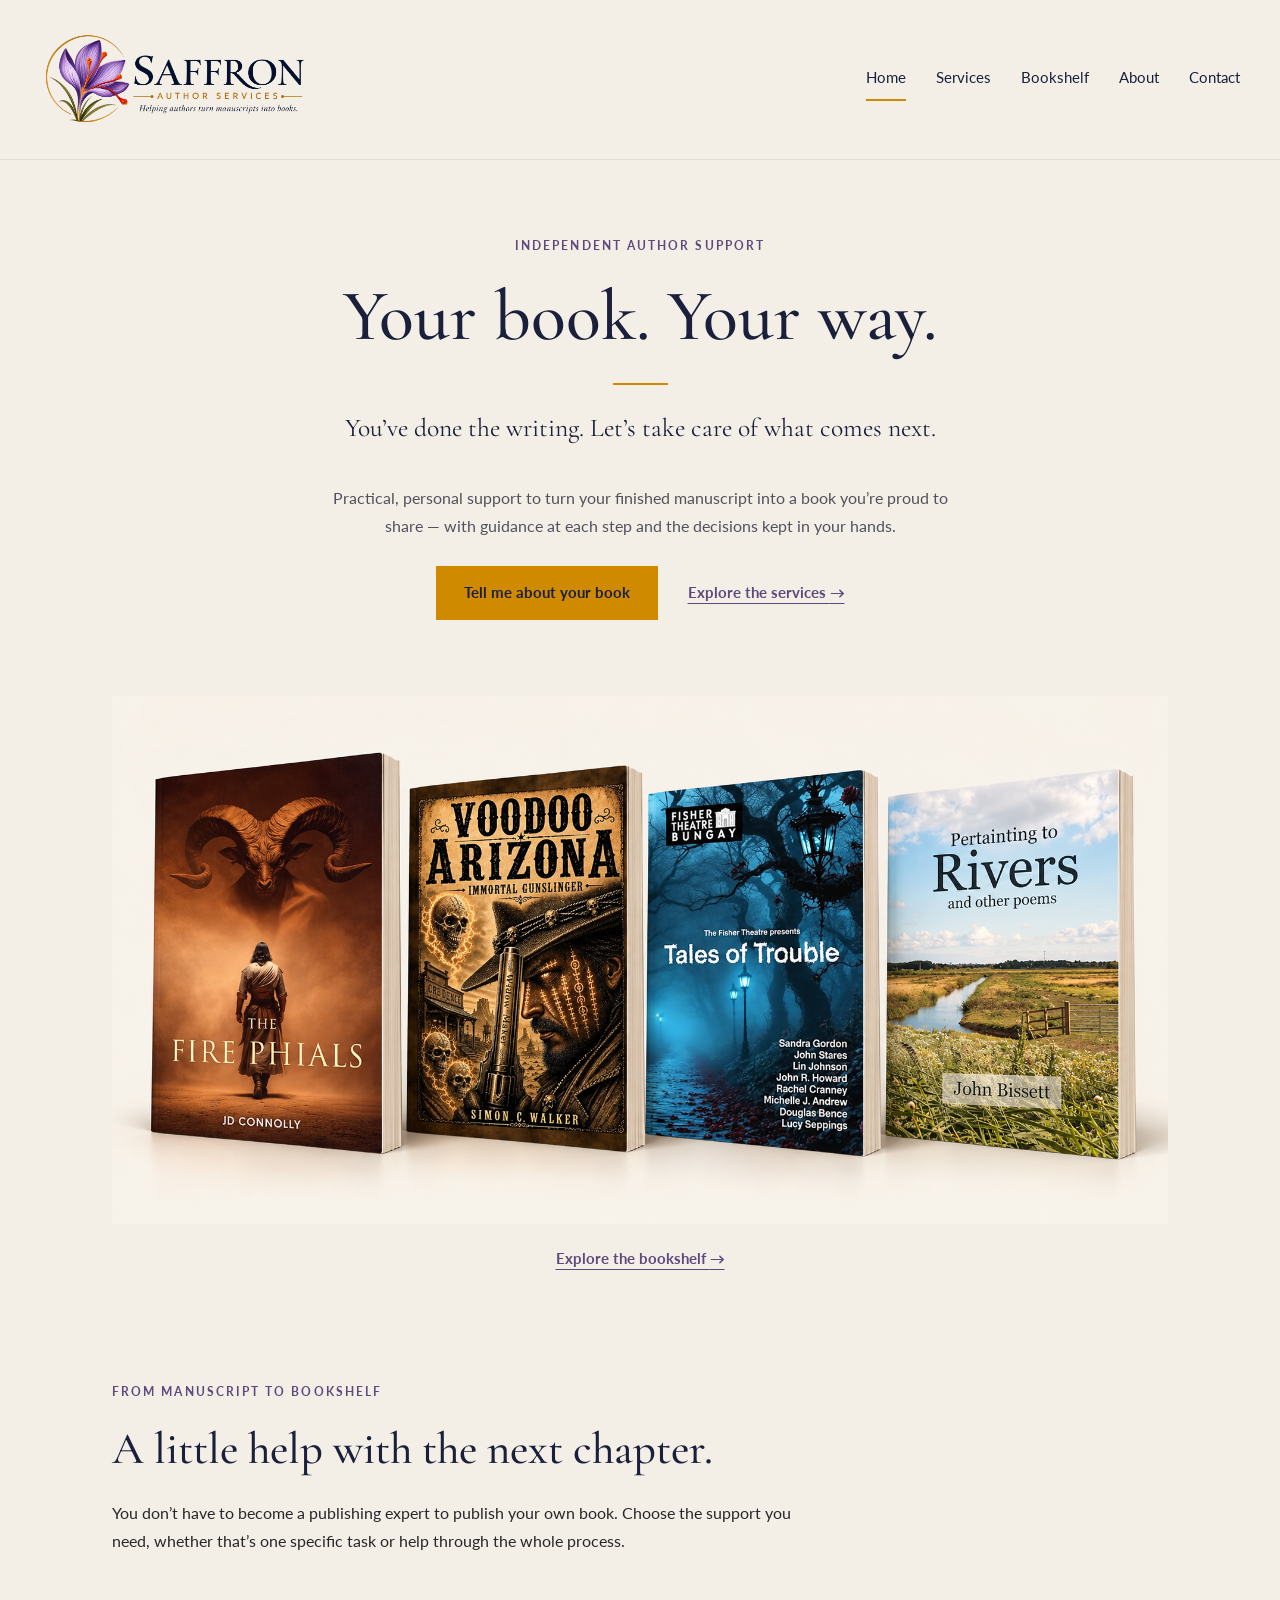
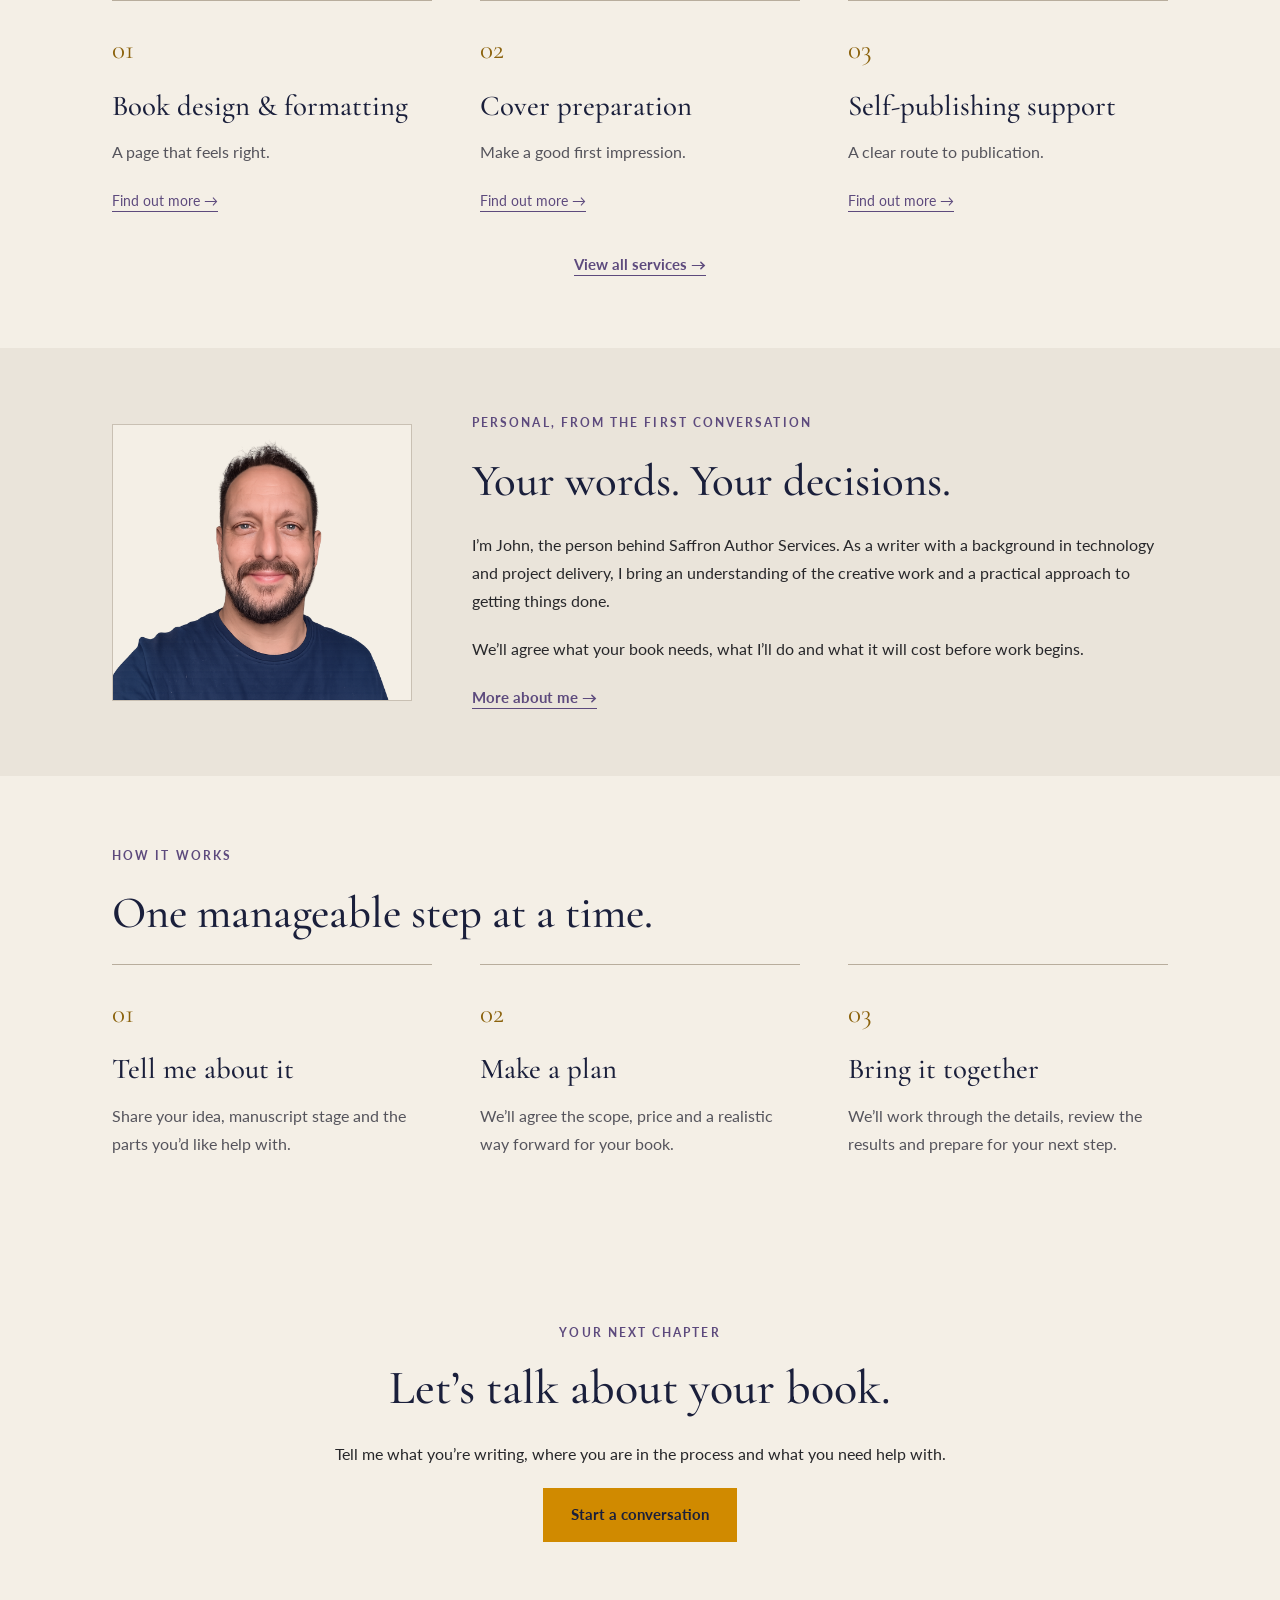
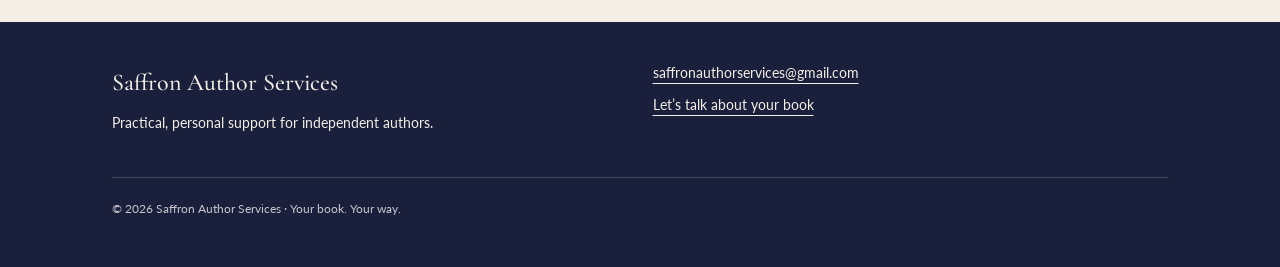
==== commit d3c8299d: "changed nav to use an include" ====
--- a/index.html
+++ b/index.html
@@ -22,7 +22,6 @@
       content="Practical, personal help with book formatting, covers, self-publishing and author websites."
     />
     <link rel="stylesheet" href="css/style.css" />
-    <script src="js/site.js" defer></script>
   </head>
   <body>
     <a class="skip" href="#main">Skip to content</a>
@@ -35,12 +34,8 @@
           class="brand"
         />
       </a>
-      <nav aria-label="Main navigation">
-        <a href="index.html" aria-current="page">Home</a>
-        <a href="services.html">Services</a>
-        <a href="books.html">Books</a>
-        <a href="about.html">About</a>
-        <a href="contact.html">Contact</a>
+      <!-- Load navigation -->
+      <div id="site-navigation"></div>
       </nav>
     </header>
     <main id="main">
@@ -212,4 +207,5 @@
       </p>
     </footer>
   </body>
+  <script src="js/site.js" defer></script>
 </html>
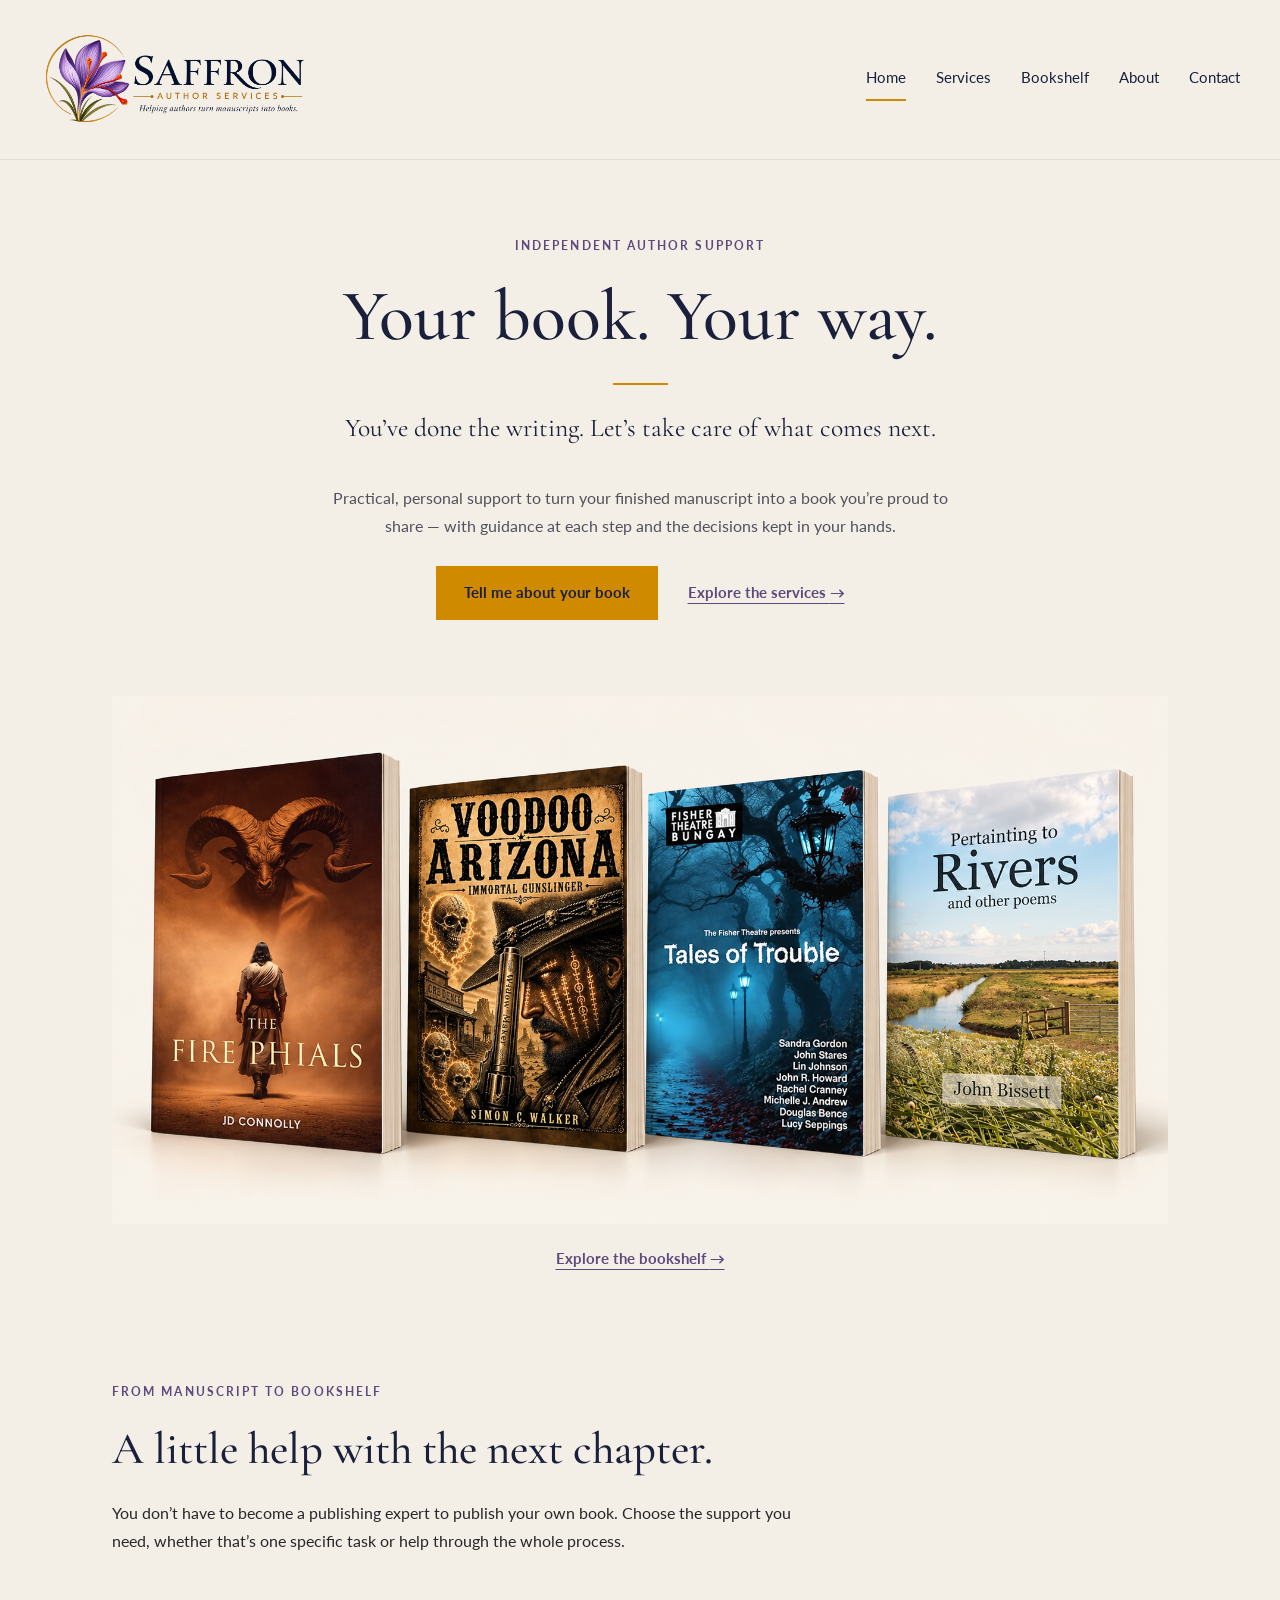
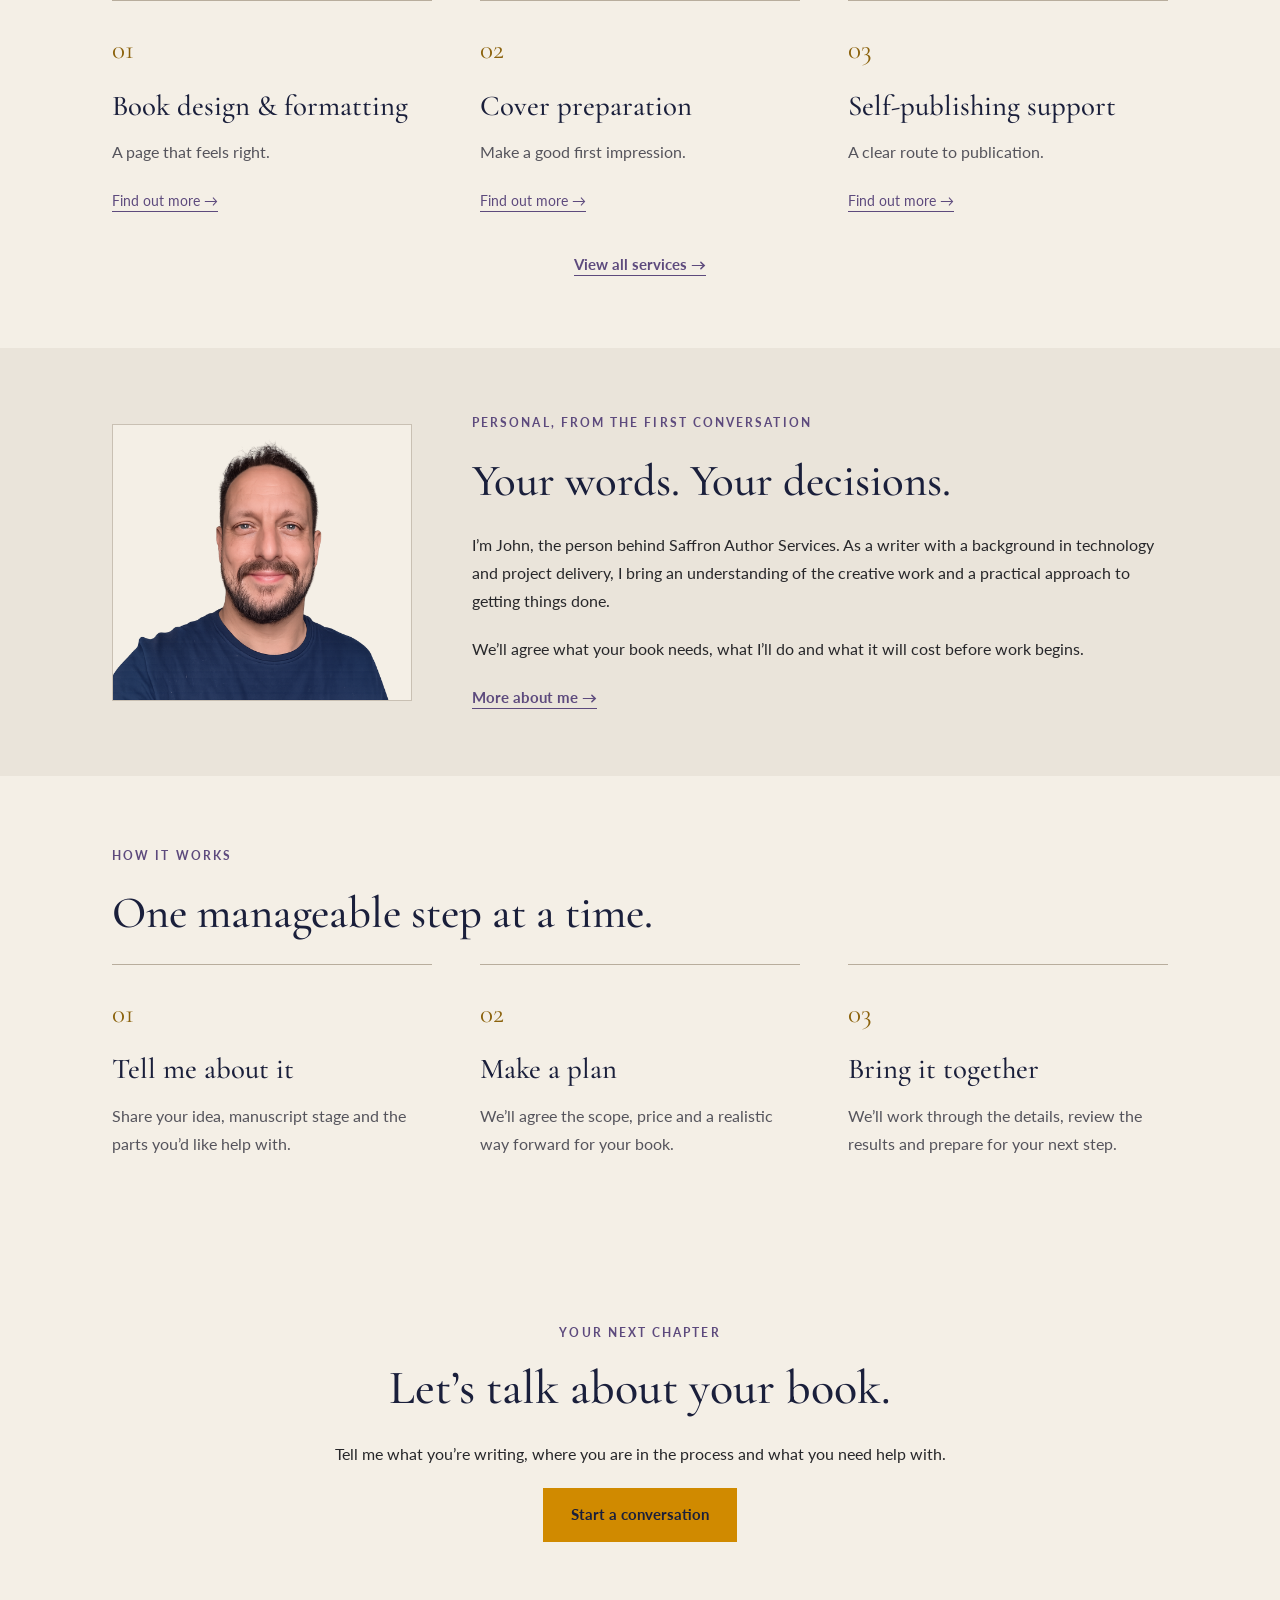
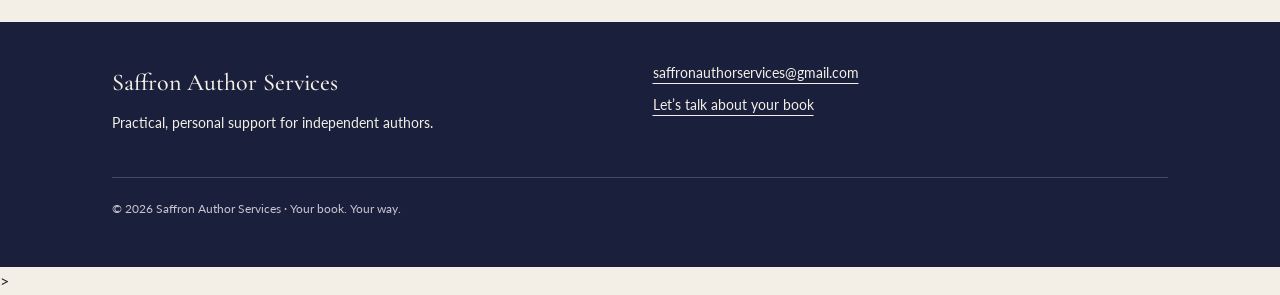
==== commit 8df7ee84: "added global footer" ====
--- a/index.html
+++ b/index.html
@@ -191,21 +191,8 @@
         <a class="button" href="contact.html">Start a conversation</a>
       </section>
     </main>
-    <footer>
-      <div>
-        <strong>Saffron Author Services</strong>
-        <p>Practical, personal support for independent authors.</p>
-      </div>
-      <div>
-        <a href="mailto:saffronauthorservices@gmail.com">
-          saffronauthorservices@gmail.com
-        </a>
-        <p><a href="contact.html">Let’s talk about your book</a></p>
-      </div>
-      <p class="copyright">
-        © 2026 Saffron Author Services · Your book. Your way.
-      </p>
-    </footer>
-  </body>
-  <script src="js/site.js" defer></script>
+    <div id="site-footer"></div>
+    <!-- JavaScript -->
+    <script src="/js/site.js" defer></script>
+  </body>>
 </html>
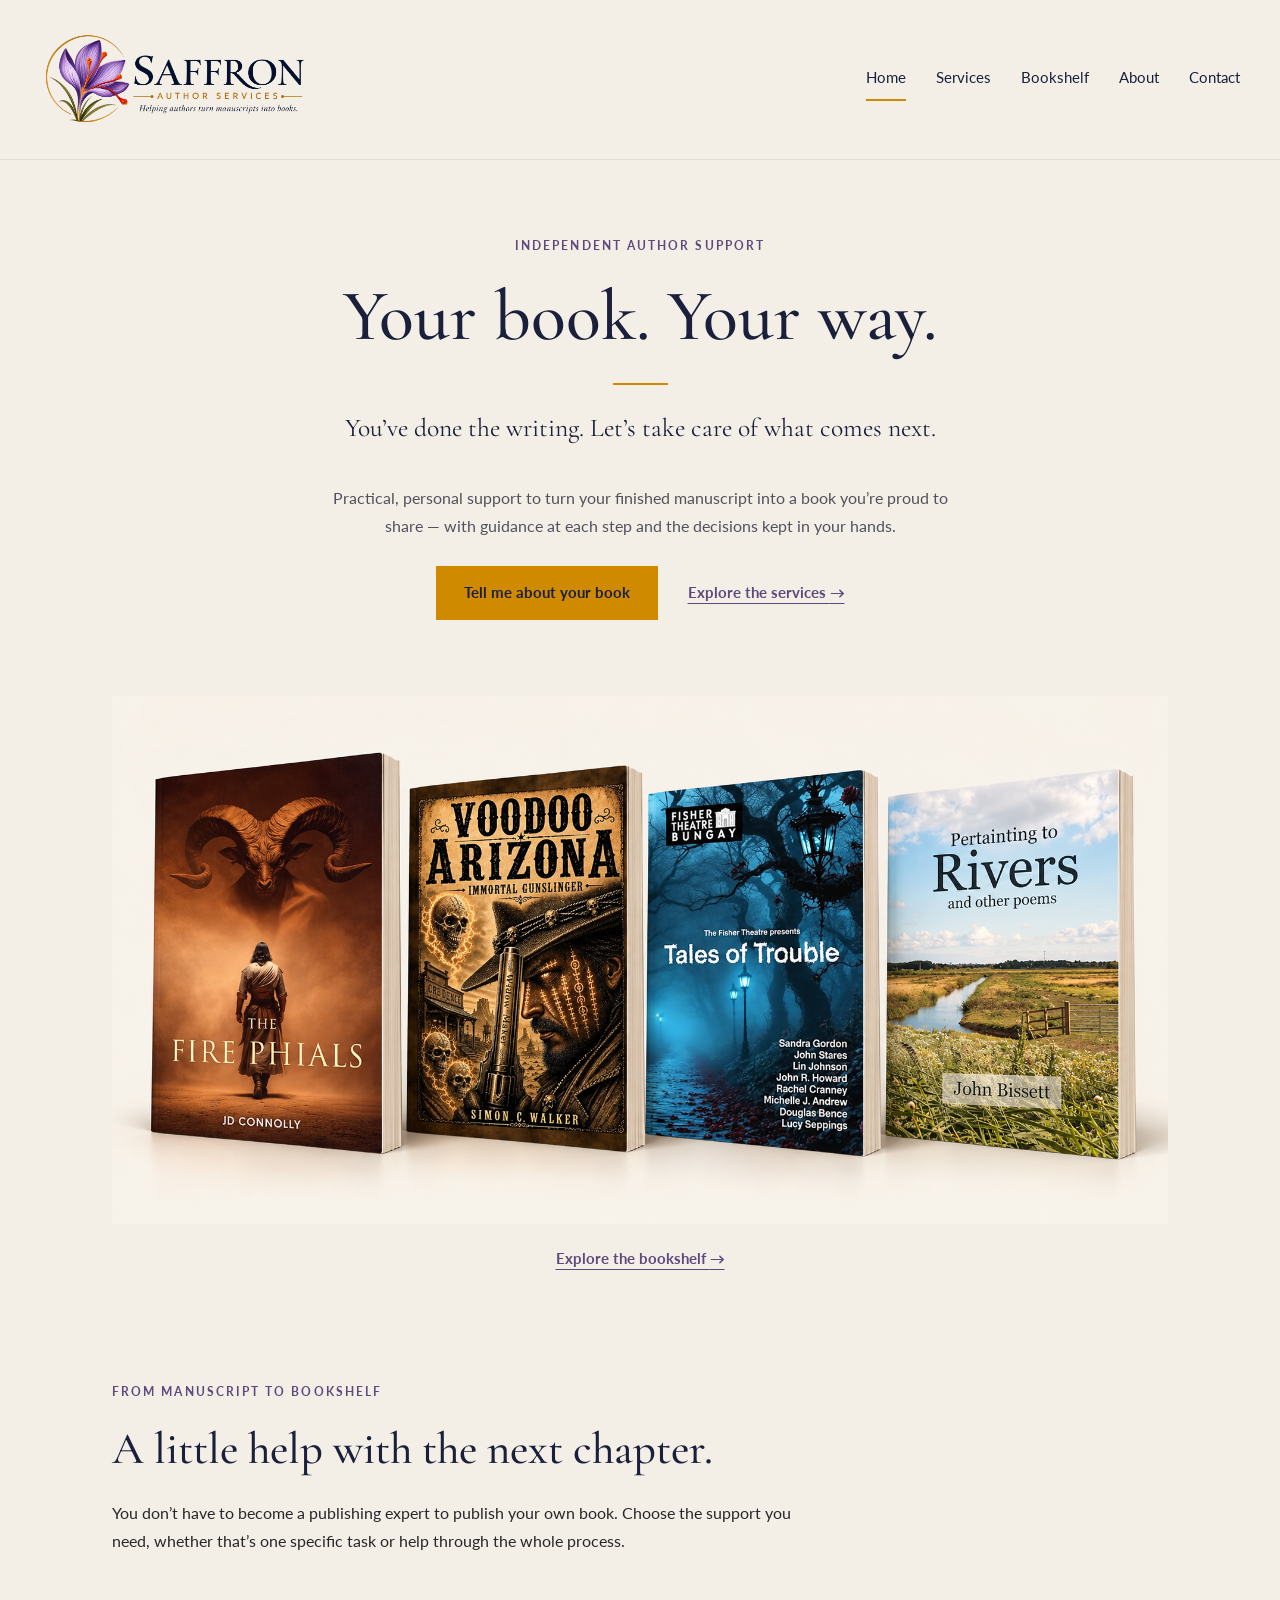
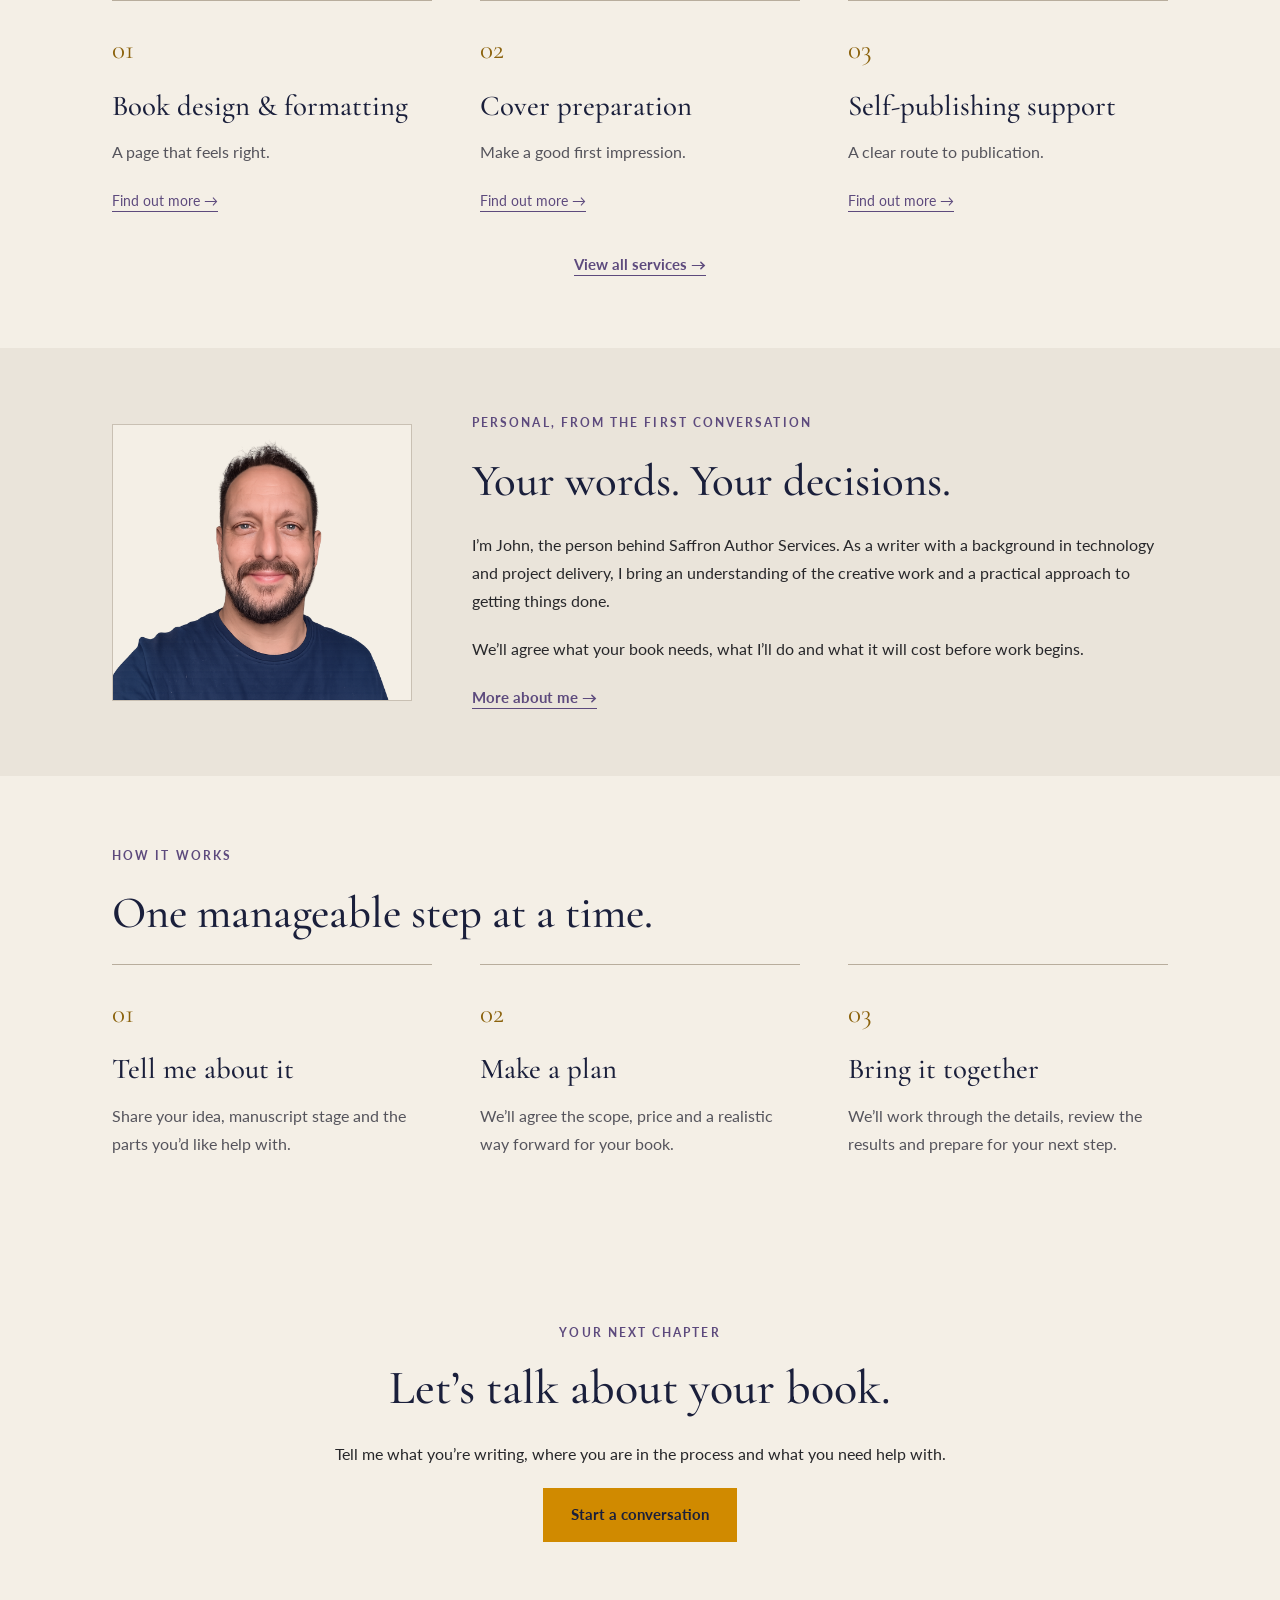
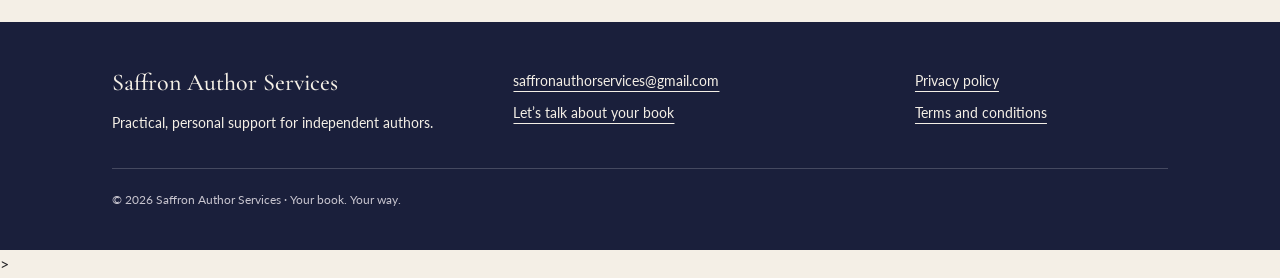
==== commit 4b361d64: "added favicon" ====
--- a/index.html
+++ b/index.html
@@ -22,6 +22,7 @@
       content="Practical, personal help with book formatting, covers, self-publishing and author websites."
     />
     <link rel="stylesheet" href="css/style.css" />
+    <div id="site-favicon"></div>
   </head>
   <body>
     <a class="skip" href="#main">Skip to content</a>
--- a/css/style.css
+++ b/css/style.css
@@ -390,12 +390,46 @@
 footer p {
   margin: 8px 0;
 }
+
+footer {
+  display: grid;
+  grid-template-columns:
+    minmax(0, 1fr)
+    minmax(0, 1fr)
+    minmax(0, 0.7fr);
+  gap: 24px 40px;
+  align-items: start;
+}
+
+footer > div {
+  min-width: 0;
+}
+
+footer .footer-links {
+  display: flex;
+  flex-direction: column;
+  align-items: flex-start;
+  gap: 12px;
+}
+
+footer .copyright {
+  grid-column: 1 / -1;
+  margin: 0;
+}
+
+@media (max-width: 800px) {
+  footer {
+    grid-template-columns: 1fr;
+    gap: 24px;
+  }
+}
 .copyright {
   grid-column: 1/-1;
   border-top: 1px solid #ffffff30;
   padding-top: 20px;
   color: #c8c5cf;
   font-size: 0.75rem;
+  margin: 0;
 }
 .service-list {
   padding-top: 30px;
@@ -758,3 +792,56 @@
     font-size: 1.9rem;
   }
 }
+
+/* Privacy policy and terms pages */
+.legal-content {
+  box-sizing: border-box;
+  width: 100%;
+  max-width: 860px;
+  margin: 0 auto;
+  padding: 64px 32px 80px;
+  line-height: 1.8;
+  overflow-wrap: anywhere;
+}
+
+.legal-content h1 {
+  font-size: clamp(2.5rem, 5vw, 3.5rem);
+  line-height: 1.15;
+  margin: 0 0 16px;
+}
+
+.legal-content h2 {
+  font-size: clamp(1.75rem, 3vw, 2.2rem);
+  line-height: 1.25;
+  margin: 40px 0 16px;
+}
+
+.legal-content h3 {
+  font-size: 1.4rem;
+  line-height: 1.3;
+  margin: 28px 0 12px;
+}
+
+.legal-content p {
+  margin: 0 0 18px;
+}
+
+.legal-content ul,
+.legal-content ol {
+  margin: 0 0 24px;
+  padding-left: 24px;
+}
+
+.legal-content li {
+  margin-bottom: 12px;
+}
+
+.legal-content .form-note {
+  margin-bottom: 32px;
+}
+
+@media (max-width: 600px) {
+  .legal-content {
+    padding: 40px 20px 56px;
+  }
+}
